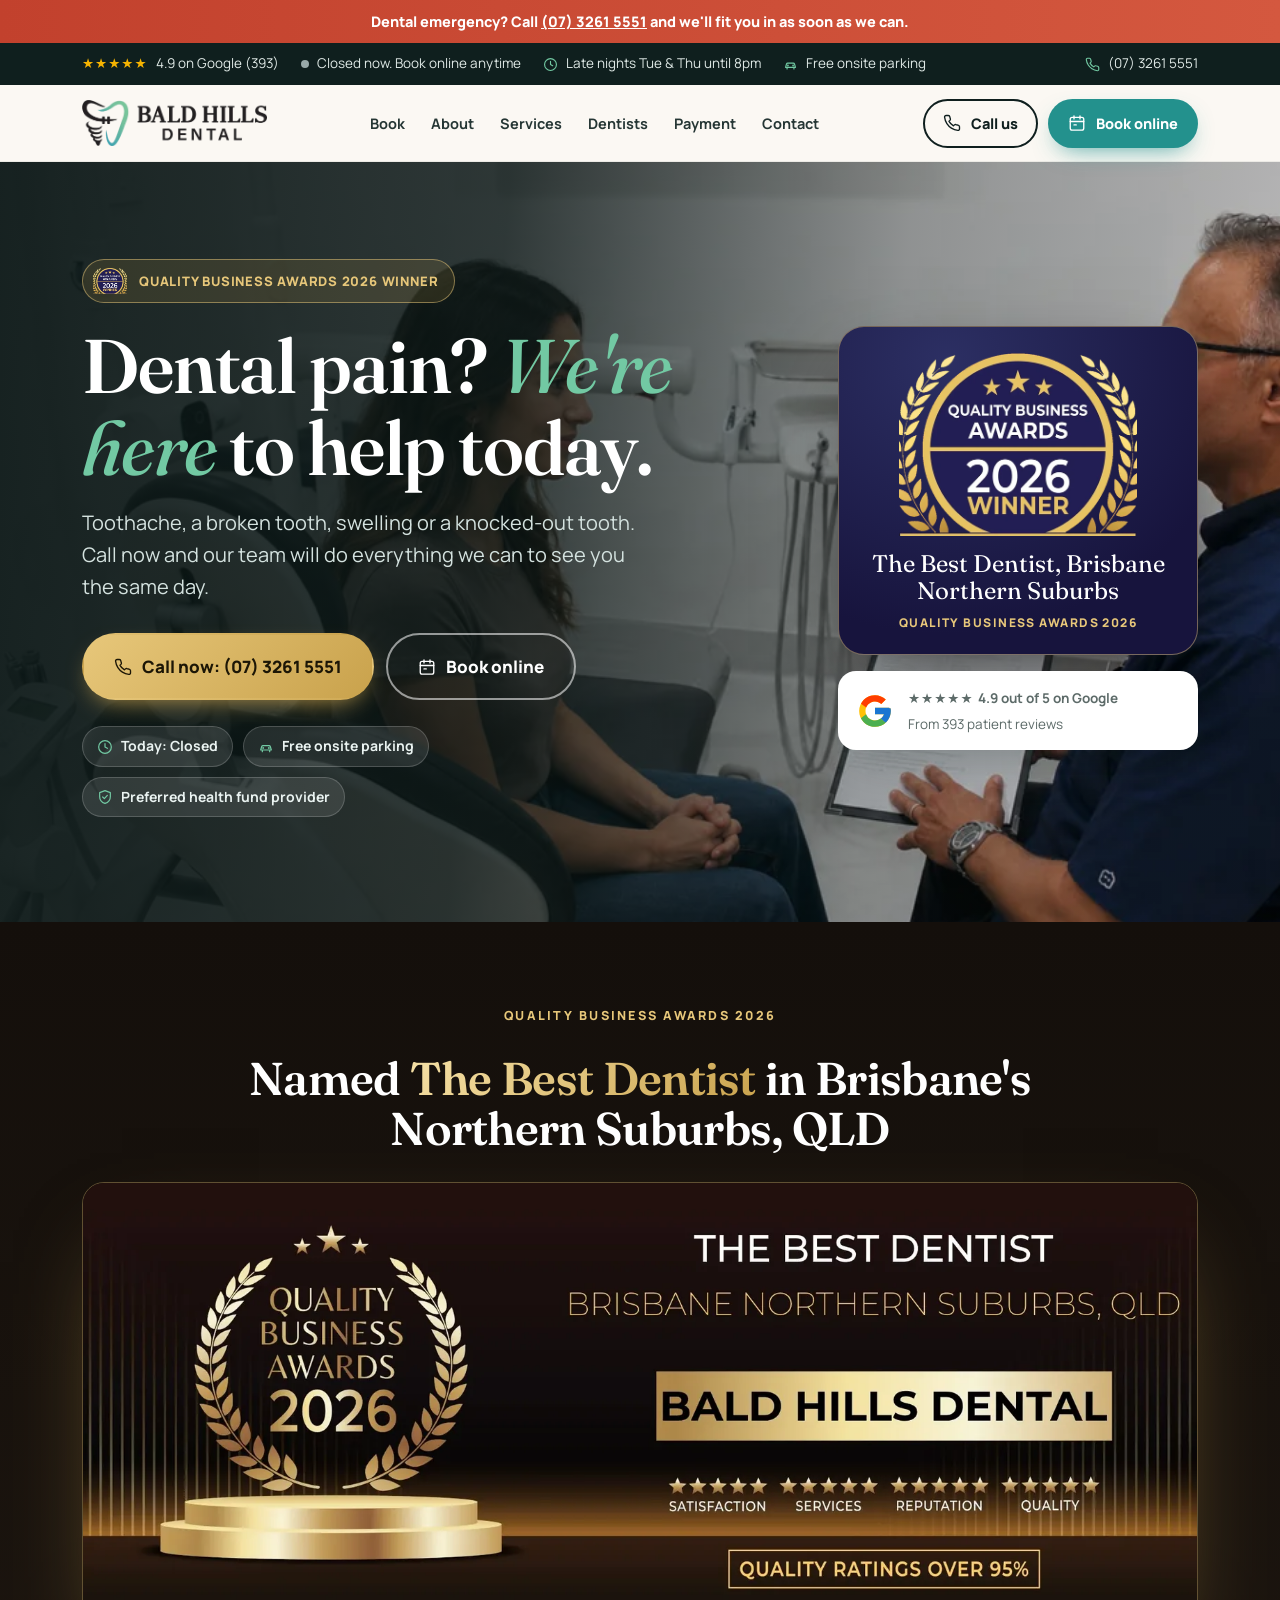
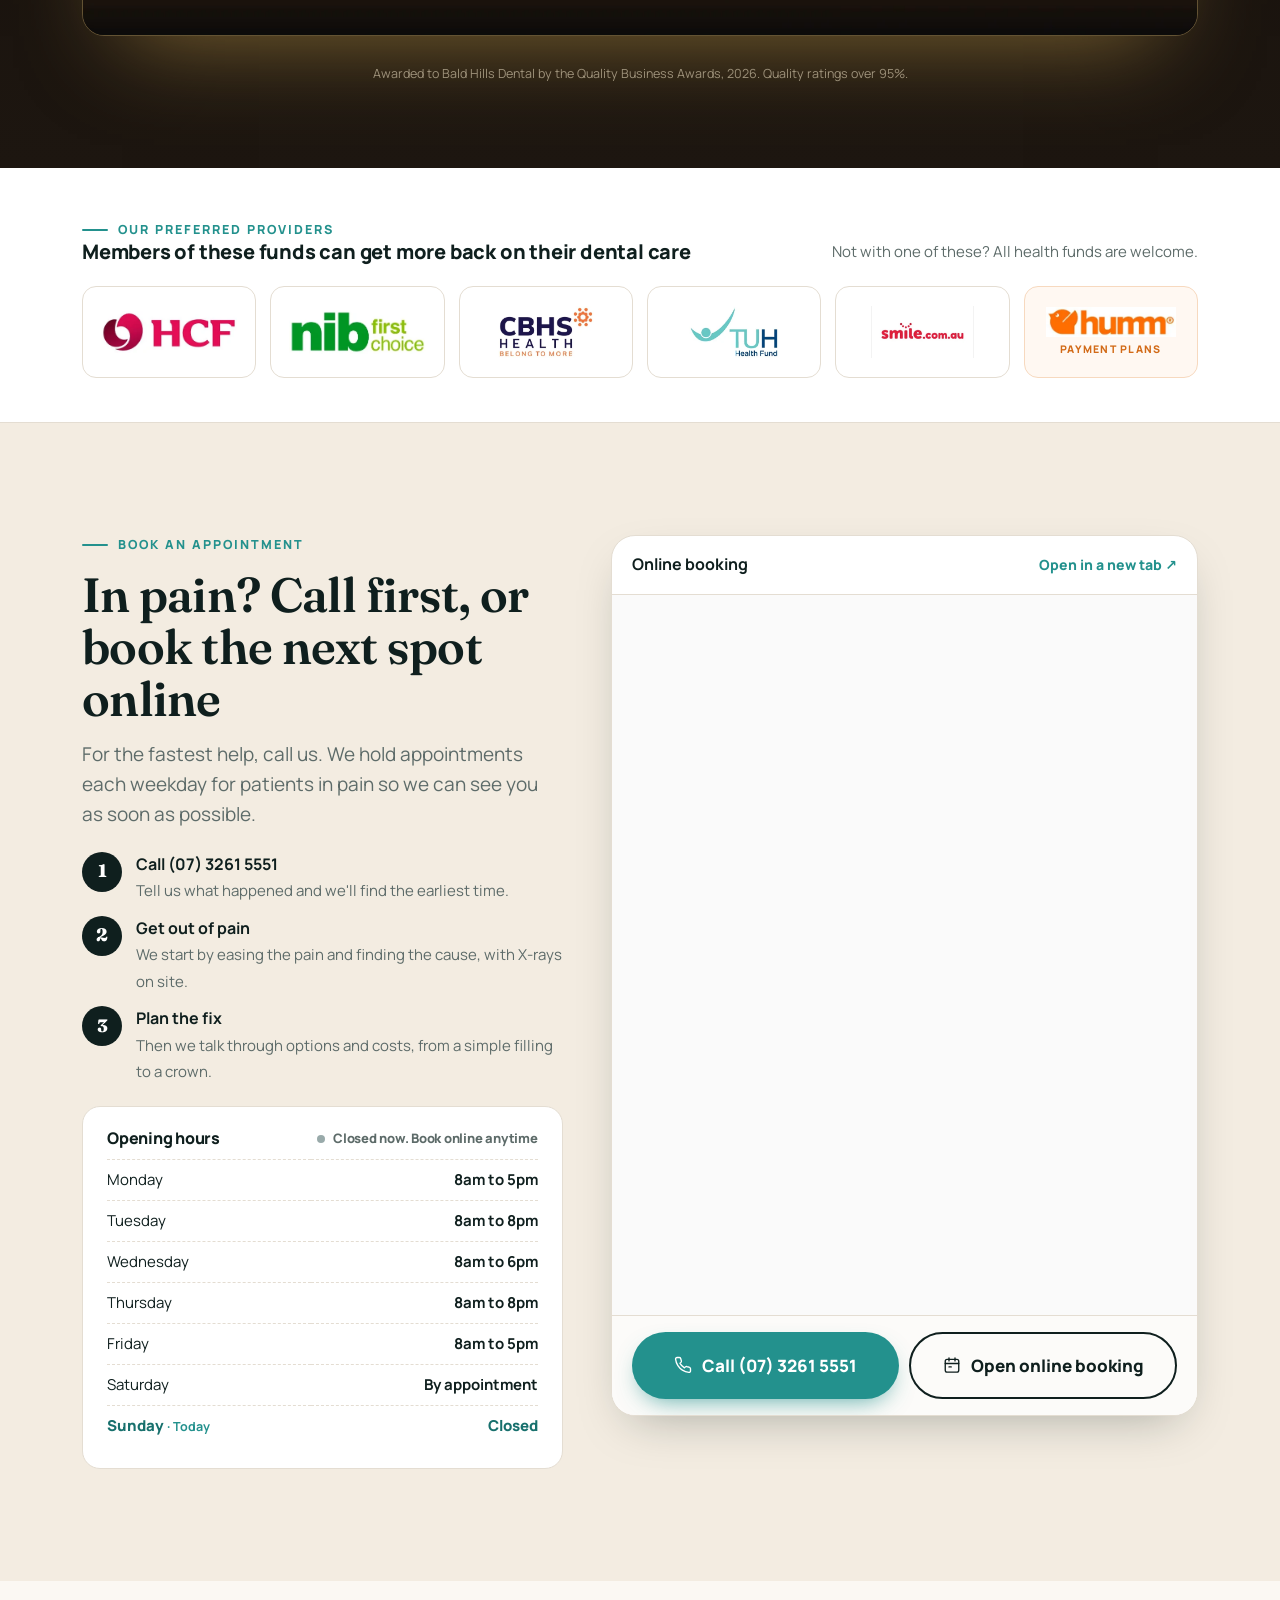
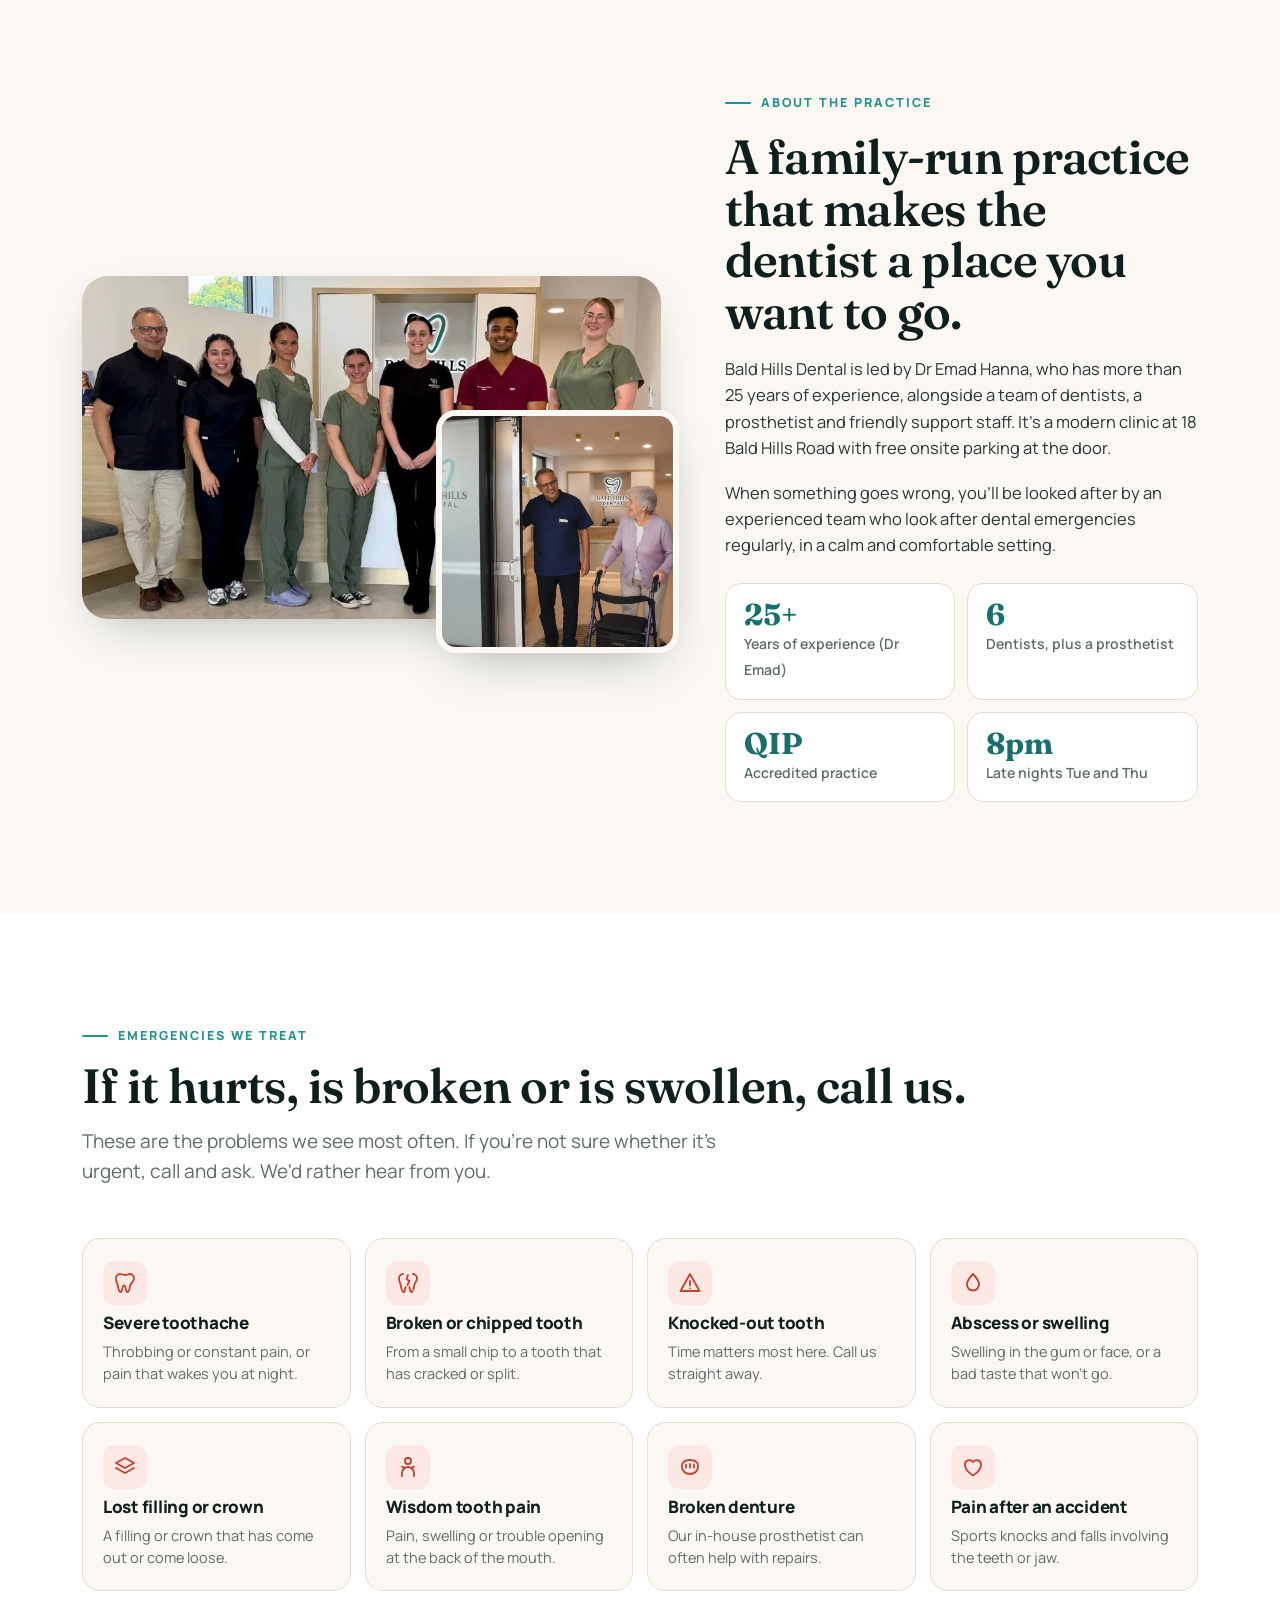
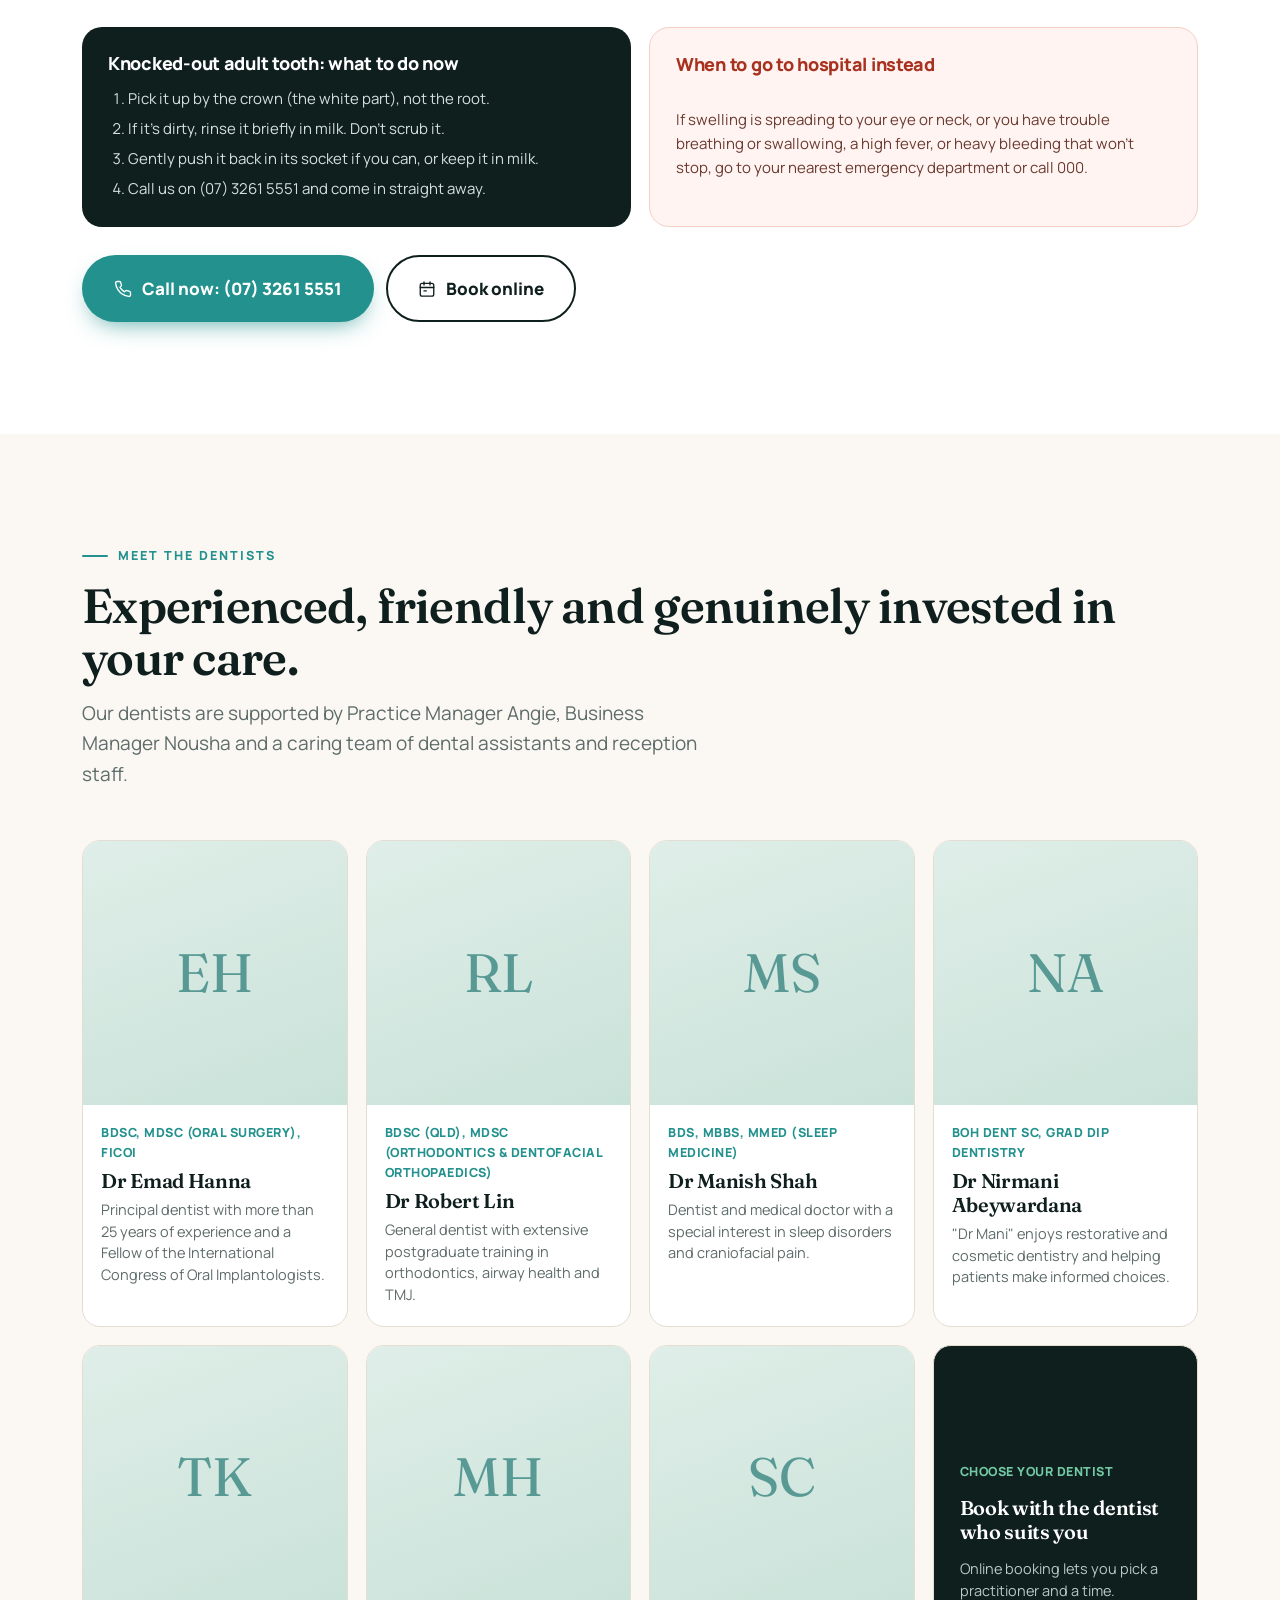
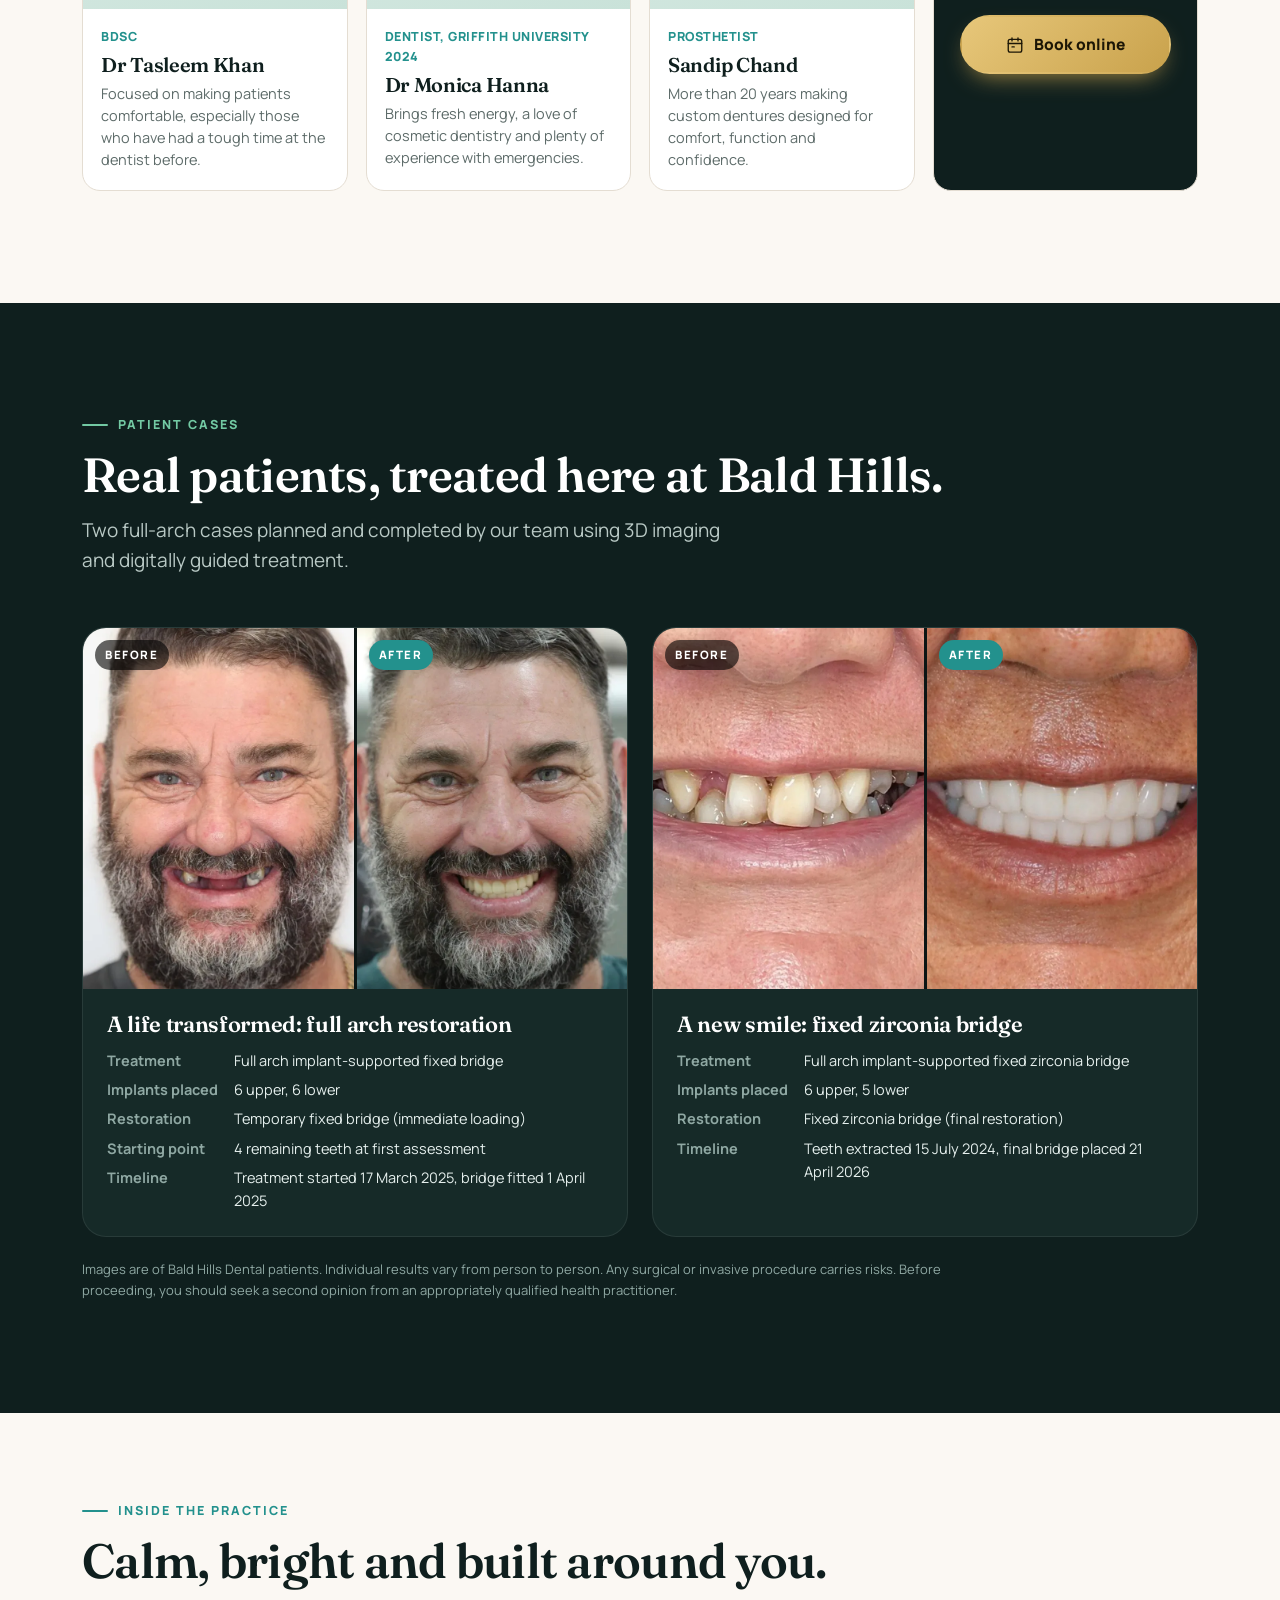
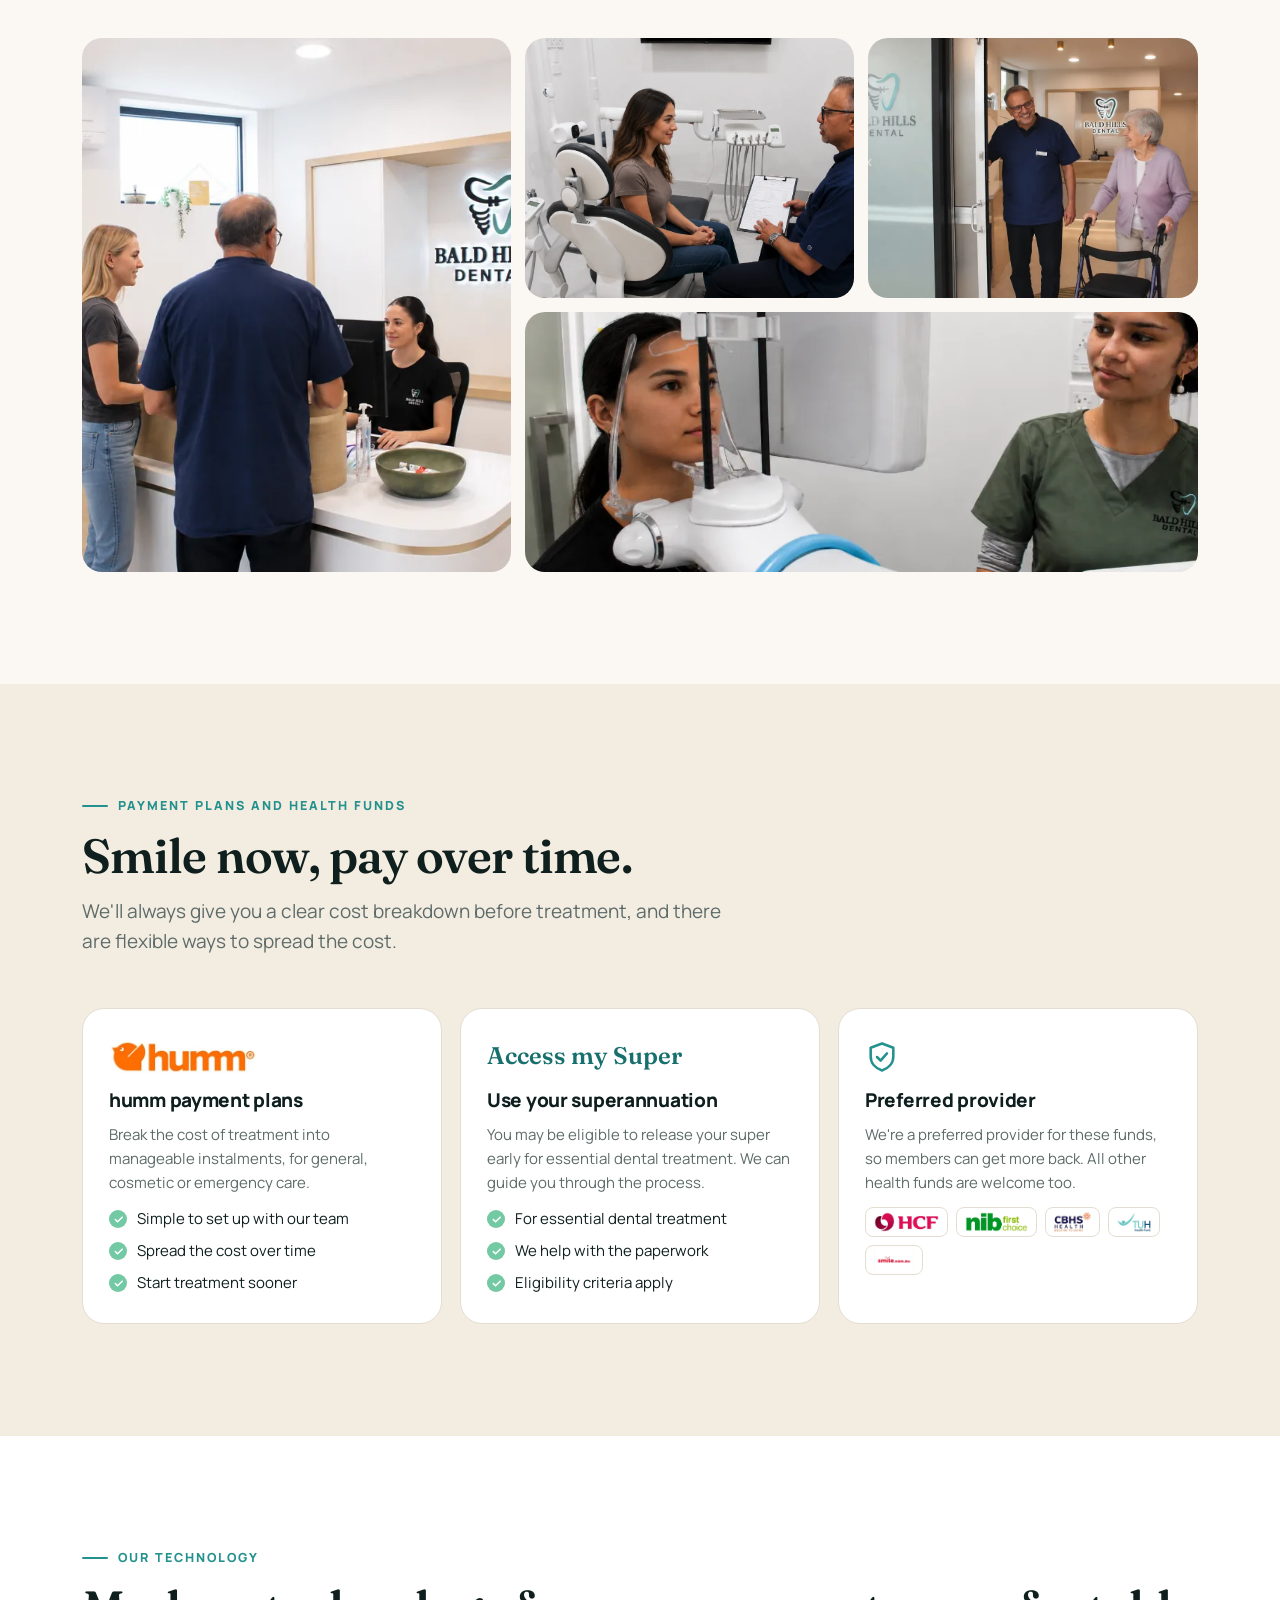
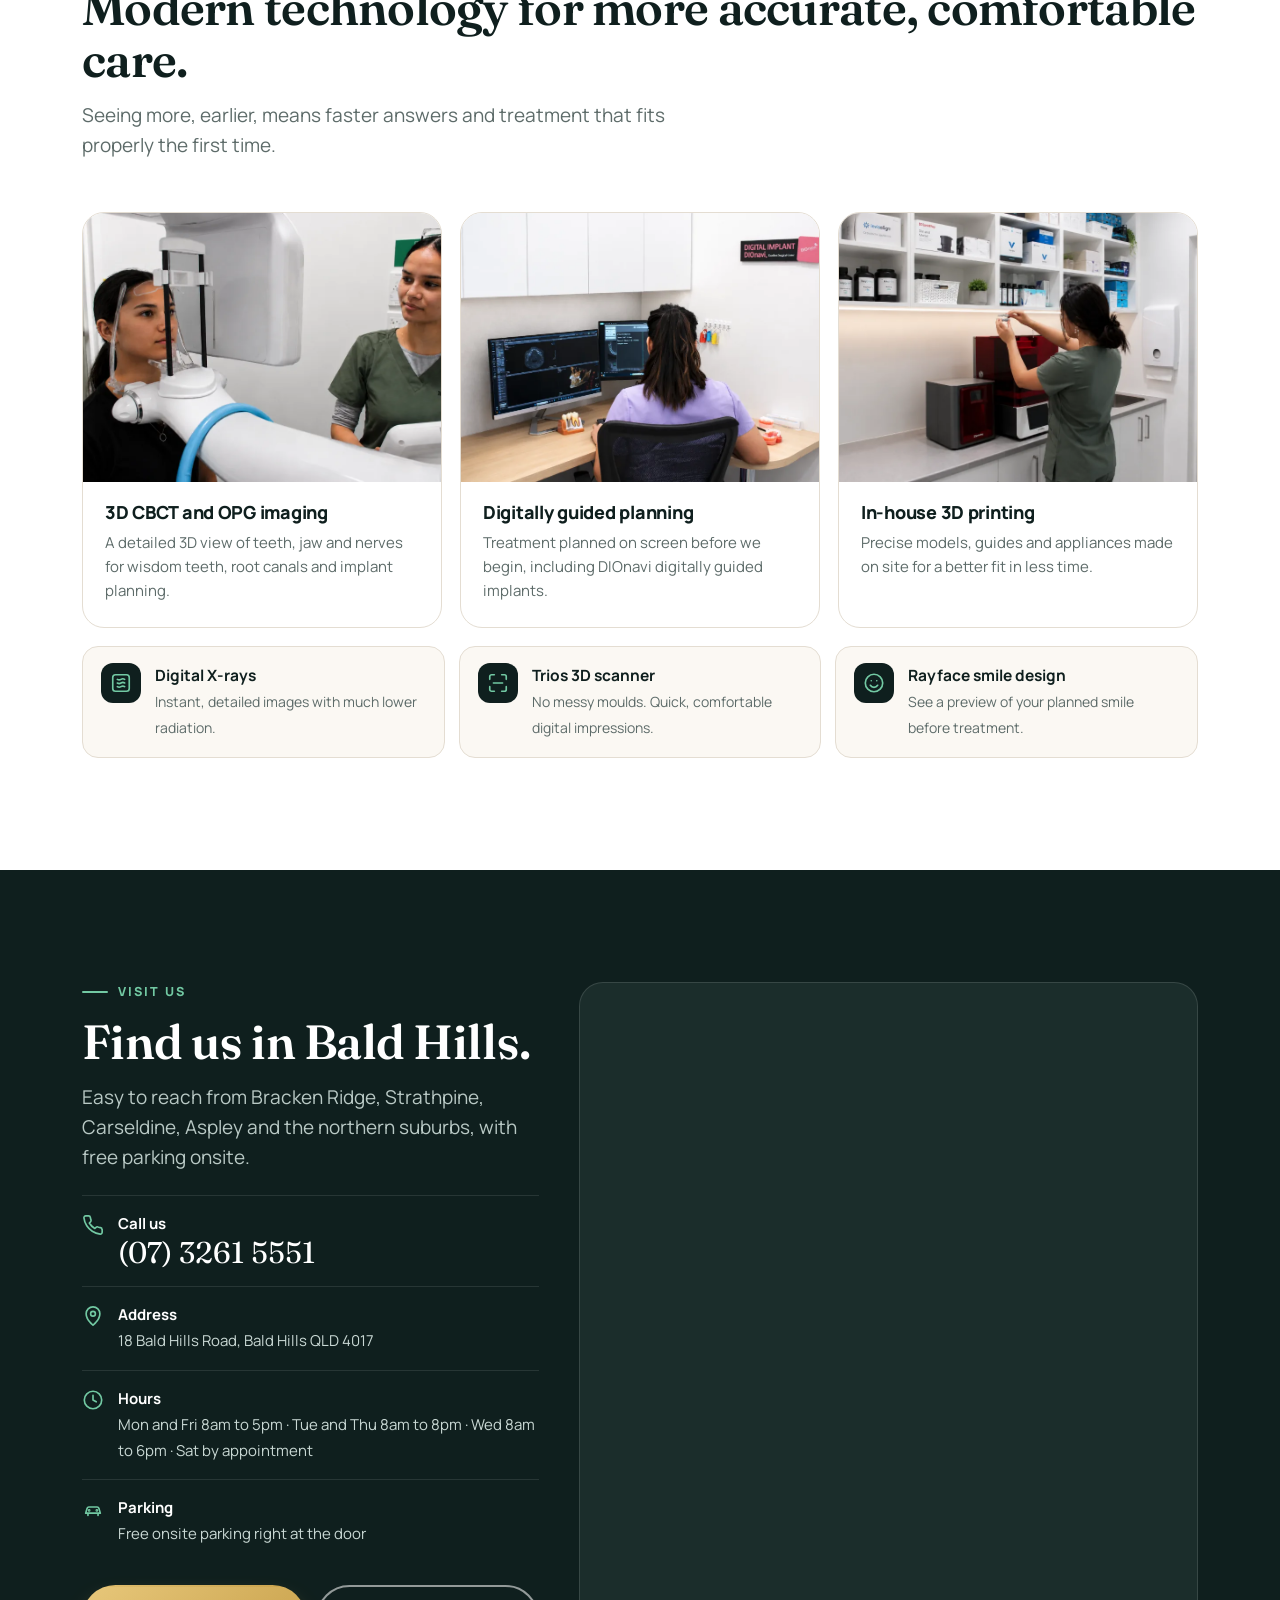
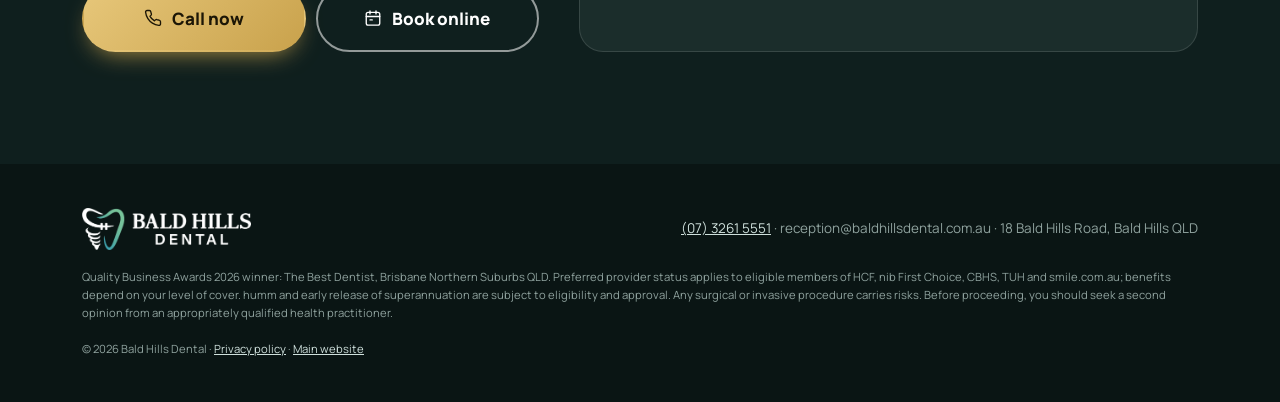
==== emergency-dentist/index.html @ 17e0c35c "Add files via upload" ====
<!doctype html>
<html lang="en-AU">
<head>
<meta charset="utf-8">
<meta name="viewport" content="width=device-width, initial-scale=1, viewport-fit=cover">
<title>Emergency Dentist Bald Hills | Same-Day Care | Bald Hills Dental</title>
<meta name="description" content="Dental emergency in Brisbane's north? Same-day appointments held for toothache, broken teeth and swelling. Call (07) 3261 5551 or book online.">
<meta name="robots" content="noindex, follow">
<meta name="theme-color" content="#0f1f1e">
<link rel="icon" href="../assets/images/logo-icon.webp">
<!-- Settings: add the real Google rating and review count from the practice's Google Business Profile.
     Leave rating blank and the badge simply says "Read our Google reviews". -->
<script>
  window.BHD = {
    rating: "4.9",       /* Google rating as at 5 Nov 2026 */
    reviewCount: "393",  /* update as reviews grow */
    reviewsUrl: "https://www.google.com/maps/search/?api=1&query=Bald+Hills+Dental+18+Bald+Hills+Rd+Bald+Hills+QLD"
  };
</script>
<!-- Google Tag Manager (Bald Hills Dental container) -->
<script>(function(w,d,s,l,i){w[l]=w[l]||[];w[l].push({'gtm.start':new Date().getTime(),event:'gtm.js'});var f=d.getElementsByTagName(s)[0],j=d.createElement(s),dl=l!='dataLayer'?'&l='+l:'';j.async=true;j.src='https://www.googletagmanager.com/gtm.js?id='+i+dl;f.parentNode.insertBefore(j,f);})(window,document,'script','dataLayer','GTM-NWV7RPR8');</script>
<link rel="preconnect" href="https://fonts.googleapis.com">
<link rel="preconnect" href="https://fonts.gstatic.com" crossorigin>
<link href="https://fonts.googleapis.com/css2?family=Fraunces:ital,opsz,wght@0,9..144,500;0,9..144,600;1,9..144,500&family=Manrope:wght@500;600;700;800&display=swap" rel="stylesheet">
<link rel="stylesheet" href="../assets/css/styles.css">
<link rel="preload" as="image" href="../assets/images/consult.webp">
</head>
<body data-page="emergency">
<noscript><iframe src="https://www.googletagmanager.com/ns.html?id=GTM-NWV7RPR8" height="0" width="0" style="display:none;visibility:hidden"></iframe></noscript>
<div class="urgent-banner">Dental emergency? Call <a class="js-call" href="tel:0732615551" data-loc="urgent-banner">(07) 3261 5551</a> and we'll fit you in as soon as we can.</div>
<div class="topbar"><div class="wrap">
  <div class="tb-items">
    <a class="tb-item" data-reviews-link href="#" target="_blank" rel="noopener"><span class="stars" data-stars>★★★★★</span><span data-reviews-short>Google reviews</span></a>
    <span class="tb-item"><span class="dot" data-open-dot></span><span data-open-status>Open Mon to Fri</span></span>
    <span class="tb-item tb-hide"><svg viewBox="0 0 24 24" fill="none" stroke="currentColor" stroke-width="1.8" stroke-linecap="round" stroke-linejoin="round" aria-hidden="true"><circle cx="12" cy="12" r="9.5"/><path d="M12 7v5l3.5 2"/></svg>Late nights Tue &amp; Thu until 8pm</span>
    <span class="tb-item tb-hide"><svg viewBox="0 0 24 24" fill="none" stroke="currentColor" stroke-width="1.8" stroke-linecap="round" stroke-linejoin="round" aria-hidden="true"><path d="M5 16.5h14M6.5 16.5V19M17.5 16.5V19M4 16.5l1.6-5.3A2 2 0 0 1 7.5 9.8h9a2 2 0 0 1 1.9 1.4l1.6 5.3"/><circle cx="7.8" cy="13.6" r=".6"/><circle cx="16.2" cy="13.6" r=".6"/></svg>Free onsite parking</span>
  </div>
  <a class="tb-item tb-hide js-call" href="tel:0732615551" data-loc="topbar"><svg viewBox="0 0 24 24" fill="none" stroke="currentColor" stroke-width="1.8" stroke-linecap="round" stroke-linejoin="round" aria-hidden="true"><path d="M22 16.9v3a2 2 0 0 1-2.2 2 19.8 19.8 0 0 1-8.6-3.1 19.5 19.5 0 0 1-6-6A19.8 19.8 0 0 1 2.1 4.2 2 2 0 0 1 4.1 2h3a2 2 0 0 1 2 1.7c.1.9.4 1.8.7 2.7a2 2 0 0 1-.5 2.1L8 9.8a16 16 0 0 0 6 6l1.3-1.3a2 2 0 0 1 2.1-.4c.9.3 1.8.6 2.7.7a2 2 0 0 1 1.7 2z"/></svg>(07) 3261 5551</a>
</div></div>
<header class="header"><div class="wrap">
  <a class="brand" href="#top" aria-label="Bald Hills Dental"><img src="../assets/images/logo-horizontal.webp" alt="Bald Hills Dental" width="800" height="199"></a>
  <nav class="nav" aria-label="Page sections">
    <a href="#book">Book</a><a href="#about">About</a><a href="#services">Services</a><a href="#team">Dentists</a><a href="#payment">Payment</a><a href="#contact">Contact</a>
  </nav>
  <div class="header-cta"><a class="btn btn-outline js-call " href="tel:0732615551" data-loc="header"><svg viewBox="0 0 24 24" fill="none" stroke="currentColor" stroke-width="1.8" stroke-linecap="round" stroke-linejoin="round" aria-hidden="true"><path d="M22 16.9v3a2 2 0 0 1-2.2 2 19.8 19.8 0 0 1-8.6-3.1 19.5 19.5 0 0 1-6-6A19.8 19.8 0 0 1 2.1 4.2 2 2 0 0 1 4.1 2h3a2 2 0 0 1 2 1.7c.1.9.4 1.8.7 2.7a2 2 0 0 1-.5 2.1L8 9.8a16 16 0 0 0 6 6l1.3-1.3a2 2 0 0 1 2.1-.4c.9.3 1.8.6 2.7.7a2 2 0 0 1 1.7 2z"/></svg>Call us</a><a class="btn btn-primary js-book " href="https://www.ultimoht.net.au/webappointment/PatientDetails.aspx?DentalOfficeID=16752235" target="_blank" rel="noopener" data-loc="header"><svg viewBox="0 0 24 24" fill="none" stroke="currentColor" stroke-width="1.8" stroke-linecap="round" stroke-linejoin="round" aria-hidden="true"><rect x="3" y="4.5" width="18" height="17" rx="2.5"/><path d="M16 2.5v4M8 2.5v4M3 10h18M8 14.5h3"/></svg>Book online</a></div>
</div></header>

<section class="hero" id="top">
  <div class="hero-bg"><img src="../assets/images/consult.webp" alt="" width="934" height="687" fetchpriority="high"></div>
  <div class="wrap">
    <div>
      <span class="hero-award-pill"><img src="../assets/images/award-badge.webp" alt="" width="34" height="26">Quality Business Awards 2026 winner</span>
      <h1>Dental pain? <em>We're here</em> to help today.</h1>
      <p class="sub">Toothache, a broken tooth, swelling or a knocked-out tooth. Call now and our team will do everything we can to see you the same day.</p>
      <div class="hero-ctas"><a class="btn btn-gold btn-lg js-call " href="tel:0732615551" data-loc="hero"><svg viewBox="0 0 24 24" fill="none" stroke="currentColor" stroke-width="1.8" stroke-linecap="round" stroke-linejoin="round" aria-hidden="true"><path d="M22 16.9v3a2 2 0 0 1-2.2 2 19.8 19.8 0 0 1-8.6-3.1 19.5 19.5 0 0 1-6-6A19.8 19.8 0 0 1 2.1 4.2 2 2 0 0 1 4.1 2h3a2 2 0 0 1 2 1.7c.1.9.4 1.8.7 2.7a2 2 0 0 1-.5 2.1L8 9.8a16 16 0 0 0 6 6l1.3-1.3a2 2 0 0 1 2.1-.4c.9.3 1.8.6 2.7.7a2 2 0 0 1 1.7 2z"/></svg>Call now: (07) 3261 5551</a><a class="btn btn-ghost btn-lg js-book " href="https://www.ultimoht.net.au/webappointment/PatientDetails.aspx?DentalOfficeID=16752235" target="_blank" rel="noopener" data-loc="hero"><svg viewBox="0 0 24 24" fill="none" stroke="currentColor" stroke-width="1.8" stroke-linecap="round" stroke-linejoin="round" aria-hidden="true"><rect x="3" y="4.5" width="18" height="17" rx="2.5"/><path d="M16 2.5v4M8 2.5v4M3 10h18M8 14.5h3"/></svg>Book online</a></div>
      <div class="hero-facts">
        <span class="chip"><svg viewBox="0 0 24 24" fill="none" stroke="currentColor" stroke-width="1.8" stroke-linecap="round" stroke-linejoin="round" aria-hidden="true"><circle cx="12" cy="12" r="9.5"/><path d="M12 7v5l3.5 2"/></svg><span data-today-hours>Open Mon to Sat</span></span>
        <span class="chip"><svg viewBox="0 0 24 24" fill="none" stroke="currentColor" stroke-width="1.8" stroke-linecap="round" stroke-linejoin="round" aria-hidden="true"><path d="M5 16.5h14M6.5 16.5V19M17.5 16.5V19M4 16.5l1.6-5.3A2 2 0 0 1 7.5 9.8h9a2 2 0 0 1 1.9 1.4l1.6 5.3"/><circle cx="7.8" cy="13.6" r=".6"/><circle cx="16.2" cy="13.6" r=".6"/></svg>Free onsite parking</span>
        <span class="chip"><svg viewBox="0 0 24 24" fill="none" stroke="currentColor" stroke-width="1.8" stroke-linecap="round" stroke-linejoin="round" aria-hidden="true"><path d="M12 2.5l8 3v6c0 5-3.4 8.6-8 10-4.6-1.4-8-5-8-10v-6z"/><path d="M8.5 12l2.5 2.5 4.5-5"/></svg>Preferred health fund provider</span>
      </div>
    </div>
    <div class="hero-side">
      <div class="badge-card">
        <img src="../assets/images/award-badge.webp" alt="Quality Business Awards 2026 Winner badge" width="500" height="383">
        <div><div class="t1">The Best Dentist, Brisbane Northern Suburbs</div><div class="t2">Quality Business Awards 2026</div></div>
      </div>
      <a class="review-card" data-reviews-link href="#" target="_blank" rel="noopener"><svg class="g" viewBox="0 0 48 48" aria-hidden="true"><path fill="#FFC107" d="M43.6 20.5H42V20H24v8h11.3C33.7 32.7 29.2 36 24 36c-6.6 0-12-5.4-12-12s5.4-12 12-12c3.1 0 5.8 1.2 7.9 3.1l5.7-5.7C34 6.1 29.3 4 24 4 12.9 4 4 12.9 4 24s8.9 20 20 20 20-8.9 20-20c0-1.3-.1-2.4-.4-3.5z"/><path fill="#FF3D00" d="M6.3 14.7l6.6 4.8C14.7 15.1 19 12 24 12c3.1 0 5.8 1.2 7.9 3.1l5.7-5.7C34 6.1 29.3 4 24 4 16.3 4 9.7 8.3 6.3 14.7z"/><path fill="#4CAF50" d="M24 44c5.2 0 9.9-2 13.4-5.2l-6.2-5.2C29.2 35.1 26.7 36 24 36c-5.2 0-9.6-3.3-11.3-8l-6.5 5C9.5 39.6 16.2 44 24 44z"/><path fill="#1976D2" d="M43.6 20.5H42V20H24v8h11.3c-.8 2.2-2.2 4.2-4.1 5.6l6.2 5.2C37 39.2 44 34 44 24c0-1.3-.1-2.4-.4-3.5z"/></svg><div><strong><span class="stars" data-stars>★★★★★ </span><span data-reviews-title>Read our Google reviews</span></strong><span data-reviews-sub>See what local patients say</span></div></a>
    </div>
  </div>
</section>

<section class="award" aria-labelledby="award-h">
  <div class="wrap">
    <span class="kicker">Quality Business Awards 2026</span>
    <h2 id="award-h">Named <span>The Best Dentist</span> in Brisbane's Northern Suburbs, QLD</h2>
    <div class="award-frame reveal"><img src="../assets/images/award-banner.webp" alt="Quality Business Awards 2026: The Best Dentist, Brisbane Northern Suburbs QLD, Bald Hills Dental. Quality ratings over 95 percent." width="1600" height="650" loading="lazy"></div>
    <small>Awarded to Bald Hills Dental by the Quality Business Awards, 2026. Quality ratings over 95%.</small>
  </div>
</section>

<section class="providers" aria-label="Preferred providers">
  <div class="wrap">
    <div class="providers-head">
      <div><span class="eyebrow">Our preferred providers</span><h3>Members of these funds can get more back on their dental care</h3></div>
      <p>Not with one of these? All health funds are welcome.</p>
    </div>
    <div class="logo-row reveal"><div class="logo-tile"><img src="../assets/images/fund-hcf.webp" alt="HCF" loading="lazy"></div><div class="logo-tile"><img src="../assets/images/fund-nib.webp" alt="nib First Choice" loading="lazy"></div><div class="logo-tile"><img src="../assets/images/fund-cbhs.webp" alt="CBHS Health" loading="lazy"></div><div class="logo-tile"><img src="../assets/images/fund-tuh.webp" alt="TUH Health Fund" loading="lazy"></div><div class="logo-tile"><img src="../assets/images/fund-smile.webp" alt="smile.com.au" loading="lazy"></div><div class="logo-tile pay"><img src="../assets/images/pay-humm.webp" alt="humm" loading="lazy" style="max-height:30px"><span class="tag">Payment plans</span></div></div>
  </div>
</section>

<section class="section booking" id="book">
  <div class="wrap booking-grid">
    <div class="book-info">
      <div class="section-head" style="margin-bottom:0"><span class="eyebrow">Book an appointment</span><h2>In pain? Call first, or book the next spot online</h2><p class="lead">For the fastest help, call us. We hold appointments each weekday for patients in pain so we can see you as soon as possible.</p></div>
      <div class="steps"><div class="step"><div><strong>Call (07) 3261 5551</strong><span>Tell us what happened and we'll find the earliest time.</span></div></div><div class="step"><div><strong>Get out of pain</strong><span>We start by easing the pain and finding the cause, with X-rays on site.</span></div></div><div class="step"><div><strong>Plan the fix</strong><span>Then we talk through options and costs, from a simple filling to a crown.</span></div></div></div>
      <div class="hours"><h3>Opening hours <span class="status"><span class="dot" data-open-dot></span><span data-open-status></span></span></h3><table><tr data-day="1"><td>Monday</td><td>8am to 5pm</td></tr><tr data-day="2"><td>Tuesday</td><td>8am to 8pm</td></tr><tr data-day="3"><td>Wednesday</td><td>8am to 6pm</td></tr><tr data-day="4"><td>Thursday</td><td>8am to 8pm</td></tr><tr data-day="5"><td>Friday</td><td>8am to 5pm</td></tr><tr data-day="6"><td>Saturday</td><td>By appointment</td></tr><tr data-day="0"><td>Sunday</td><td>Closed</td></tr></table></div>
    </div>
    <div class="book-frame reveal">
      <div class="book-frame-head"><strong>Online booking</strong><a class="js-book" href="https://www.ultimoht.net.au/webappointment/PatientDetails.aspx?DentalOfficeID=16752235" target="_blank" rel="noopener" data-loc="booking-newtab">Open in a new tab ↗</a></div>
      <iframe src="https://www.ultimoht.net.au/webappointment/PatientDetails.aspx?DentalOfficeID=16752235" title="Bald Hills Dental online booking" loading="lazy"></iframe>
      <div class="book-frame-foot"><a class="btn btn-primary btn-lg js-call " href="tel:0732615551" data-loc="booking"><svg viewBox="0 0 24 24" fill="none" stroke="currentColor" stroke-width="1.8" stroke-linecap="round" stroke-linejoin="round" aria-hidden="true"><path d="M22 16.9v3a2 2 0 0 1-2.2 2 19.8 19.8 0 0 1-8.6-3.1 19.5 19.5 0 0 1-6-6A19.8 19.8 0 0 1 2.1 4.2 2 2 0 0 1 4.1 2h3a2 2 0 0 1 2 1.7c.1.9.4 1.8.7 2.7a2 2 0 0 1-.5 2.1L8 9.8a16 16 0 0 0 6 6l1.3-1.3a2 2 0 0 1 2.1-.4c.9.3 1.8.6 2.7.7a2 2 0 0 1 1.7 2z"/></svg>Call (07) 3261 5551</a><a class="btn btn-outline btn-lg js-book " href="https://www.ultimoht.net.au/webappointment/PatientDetails.aspx?DentalOfficeID=16752235" target="_blank" rel="noopener" data-loc="booking"><svg viewBox="0 0 24 24" fill="none" stroke="currentColor" stroke-width="1.8" stroke-linecap="round" stroke-linejoin="round" aria-hidden="true"><rect x="3" y="4.5" width="18" height="17" rx="2.5"/><path d="M16 2.5v4M8 2.5v4M3 10h18M8 14.5h3"/></svg>Open online booking</a></div>
    </div>
  </div>
</section>

<section class="section" id="about">
  <div class="wrap about-grid">
    <div class="about-media reveal">
      <img class="main" src="../assets/images/team.webp" alt="The Bald Hills Dental team at reception" width="909" height="539" loading="lazy">
      <img class="float" src="../assets/images/welcome.webp" alt="Dr Emad Hanna welcoming a patient at the front door" width="881" height="799" loading="lazy">
    </div>
    <div class="about-copy">
      <span class="eyebrow">About the practice</span>
      <h2>A family-run practice that makes the dentist a place you want to go.</h2>
      <p>Bald Hills Dental is led by Dr Emad Hanna, who has more than 25 years of experience, alongside a team of dentists, a prosthetist and friendly support staff. It's a modern clinic at 18 Bald Hills Road with free onsite parking at the door.</p>
      <p>When something goes wrong, you'll be looked after by an experienced team who look after dental emergencies regularly, in a calm and comfortable setting.</p>
      <div class="stats">
        <div class="stat"><b>25+</b><span>Years of experience (Dr Emad)</span></div>
        <div class="stat"><b>6</b><span>Dentists, plus a prosthetist</span></div>
        <div class="stat"><b>QIP</b><span>Accredited practice</span></div>
        <div class="stat"><b>8pm</b><span>Late nights Tue and Thu</span></div>
      </div>
    </div>
  </div>
</section>

<section class="section emg" id="services">
  <div class="wrap">
    <div class="section-head"><span class="eyebrow">Emergencies we treat</span><h2>If it hurts, is broken or is swollen, call us.</h2><p class="lead">These are the problems we see most often. If you're not sure whether it's urgent, call and ask. We'd rather hear from you.</p></div>
    <div class="emg-grid reveal"><div class="emg-card"><div class="ic"><svg viewBox="0 0 24 24" fill="none" stroke="currentColor" stroke-width="1.8" stroke-linecap="round" stroke-linejoin="round" aria-hidden="true"><path d="M7 3c-2.2 0-4 1.8-4 4.5 0 2.5 1 4 1.6 6.2.6 2.3.9 7.3 2.9 7.3 1.6 0 1.7-3.4 2.2-5 .3-1 .7-1.5 1.3-1.5s1 .5 1.3 1.5c.5 1.6.6 5 2.2 5 2 0 2.3-5 2.9-7.3C19 11.5 21 10 21 7.5 21 4.8 19.2 3 17 3c-1.9 0-3 1-5 1S8.9 3 7 3z"/></svg></div><h3>Severe toothache</h3><p>Throbbing or constant pain, or pain that wakes you at night.</p></div><div class="emg-card"><div class="ic"><svg viewBox="0 0 24 24" fill="none" stroke="currentColor" stroke-width="1.8" stroke-linecap="round" stroke-linejoin="round" aria-hidden="true"><path d="M7 3c-2.2 0-4 1.8-4 4.5 0 2.5 1 4 1.6 6.2.6 2.3.9 7.3 2.9 7.3 1.6 0 1.7-3.4 2.2-5M17 3c2.2 0 4 1.8 4 4.5 0 2.5-2 4-2.6 6.2-.6 2.3-.9 7.3-2.9 7.3-1.6 0-1.7-3.4-2.2-5"/><path d="M12 4l-1.5 4 3 2-2 4"/></svg></div><h3>Broken or chipped tooth</h3><p>From a small chip to a tooth that has cracked or split.</p></div><div class="emg-card"><div class="ic"><svg viewBox="0 0 24 24" fill="none" stroke="currentColor" stroke-width="1.8" stroke-linecap="round" stroke-linejoin="round" aria-hidden="true"><path d="M12 3l9.5 17h-19z"/><path d="M12 10v4.5M12 17.5h.01"/></svg></div><h3>Knocked-out tooth</h3><p>Time matters most here. Call us straight away.</p></div><div class="emg-card"><div class="ic"><svg viewBox="0 0 24 24" fill="none" stroke="currentColor" stroke-width="1.8" stroke-linecap="round" stroke-linejoin="round" aria-hidden="true"><path d="M12 3s6 6.2 6 10.5a6 6 0 0 1-12 0C6 9.2 12 3 12 3z"/></svg></div><h3>Abscess or swelling</h3><p>Swelling in the gum or face, or a bad taste that won't go.</p></div><div class="emg-card"><div class="ic"><svg viewBox="0 0 24 24" fill="none" stroke="currentColor" stroke-width="1.8" stroke-linecap="round" stroke-linejoin="round" aria-hidden="true"><path d="M12 3l9 5-9 5-9-5z"/><path d="M3 13l9 5 9-5"/></svg></div><h3>Lost filling or crown</h3><p>A filling or crown that has come out or come loose.</p></div><div class="emg-card"><div class="ic"><svg viewBox="0 0 24 24" fill="none" stroke="currentColor" stroke-width="1.8" stroke-linecap="round" stroke-linejoin="round" aria-hidden="true"><circle cx="12" cy="6" r="3"/><path d="M6 21v-3a6 6 0 0 1 12 0v3M9 13.5l-3-2M15 13.5l3-2"/></svg></div><h3>Wisdom tooth pain</h3><p>Pain, swelling or trouble opening at the back of the mouth.</p></div><div class="emg-card"><div class="ic"><svg viewBox="0 0 24 24" fill="none" stroke="currentColor" stroke-width="1.8" stroke-linecap="round" stroke-linejoin="round" aria-hidden="true"><path d="M4 10c0-3 3.6-5 8-5s8 2 8 5v2c0 4-3.6 7-8 7s-8-3-8-7z"/><path d="M8 9.5v3M12 9v3.5M16 9.5v3"/></svg></div><h3>Broken denture</h3><p>Our in-house prosthetist can often help with repairs.</p></div><div class="emg-card"><div class="ic"><svg viewBox="0 0 24 24" fill="none" stroke="currentColor" stroke-width="1.8" stroke-linecap="round" stroke-linejoin="round" aria-hidden="true"><path d="M12 20.5s-8-4.6-8-10.7A4.4 4.4 0 0 1 12 7a4.4 4.4 0 0 1 8 2.8c0 6.1-8 10.7-8 10.7z"/></svg></div><h3>Pain after an accident</h3><p>Sports knocks and falls involving the teeth or jaw.</p></div></div>
    <div class="firstaid">
      <div class="fa reveal"><h3>Knocked-out adult tooth: what to do now</h3><ol><li>Pick it up by the crown (the white part), not the root.</li><li>If it's dirty, rinse it briefly in milk. Don't scrub it.</li><li>Gently push it back in its socket if you can, or keep it in milk.</li><li>Call us on (07) 3261 5551 and come in straight away.</li></ol></div>
      <div class="fa warn reveal"><h3>When to go to hospital instead</h3><p>If swelling is spreading to your eye or neck, or you have trouble breathing or swallowing, a high fever, or heavy bleeding that won't stop, go to your nearest emergency department or call 000.</p></div>
    </div>
    <div style="display:flex;gap:12px;flex-wrap:wrap;margin-top:28px"><a class="btn btn-primary btn-lg js-call " href="tel:0732615551" data-loc="emergencies"><svg viewBox="0 0 24 24" fill="none" stroke="currentColor" stroke-width="1.8" stroke-linecap="round" stroke-linejoin="round" aria-hidden="true"><path d="M22 16.9v3a2 2 0 0 1-2.2 2 19.8 19.8 0 0 1-8.6-3.1 19.5 19.5 0 0 1-6-6A19.8 19.8 0 0 1 2.1 4.2 2 2 0 0 1 4.1 2h3a2 2 0 0 1 2 1.7c.1.9.4 1.8.7 2.7a2 2 0 0 1-.5 2.1L8 9.8a16 16 0 0 0 6 6l1.3-1.3a2 2 0 0 1 2.1-.4c.9.3 1.8.6 2.7.7a2 2 0 0 1 1.7 2z"/></svg>Call now: (07) 3261 5551</a><a class="btn btn-outline btn-lg js-book " href="https://www.ultimoht.net.au/webappointment/PatientDetails.aspx?DentalOfficeID=16752235" target="_blank" rel="noopener" data-loc="emergencies"><svg viewBox="0 0 24 24" fill="none" stroke="currentColor" stroke-width="1.8" stroke-linecap="round" stroke-linejoin="round" aria-hidden="true"><rect x="3" y="4.5" width="18" height="17" rx="2.5"/><path d="M16 2.5v4M8 2.5v4M3 10h18M8 14.5h3"/></svg>Book online</a></div>
  </div>
</section>

<section class="section" id="team" style="background:var(--cream)">
  <div class="wrap">
    <div class="section-head"><span class="eyebrow">Meet the dentists</span><h2>Experienced, friendly and genuinely invested in your care.</h2><p class="lead">Our dentists are supported by Practice Manager Angie, Business Manager Nousha and a caring team of dental assistants and reception staff.</p></div>
    <div class="team-grid reveal"><article class="doc"><div class="ph"><img src="https://baldhillsdental.com.au/wp-content/uploads/2024/12/Dr-Emad-Hanna-square-image.jpg" alt="Dr Emad Hanna" loading="lazy" width="400" height="400"><span class="mono">EH</span></div><div class="bd"><span class="q">BDSc, MDSc (Oral Surgery), FICOI</span><h3>Dr Emad Hanna</h3><p>Principal dentist with more than 25 years of experience and a Fellow of the International Congress of Oral Implantologists.</p></div></article><article class="doc"><div class="ph"><img src="https://baldhillsdental.com.au/wp-content/uploads/2025/04/2.1.png" alt="Dr Robert Lin" loading="lazy" width="400" height="400"><span class="mono">RL</span></div><div class="bd"><span class="q">BDSc (QLD), MDSc (Orthodontics &amp; Dentofacial Orthopaedics)</span><h3>Dr Robert Lin</h3><p>General dentist with extensive postgraduate training in orthodontics, airway health and TMJ.</p></div></article><article class="doc"><div class="ph"><img src="https://baldhillsdental.com.au/wp-content/uploads/2024/12/Dr-Manish-Shah-square-image.jpg" alt="Dr Manish Shah" loading="lazy" width="400" height="400"><span class="mono">MS</span></div><div class="bd"><span class="q">BDS, MBBS, MMed (Sleep Medicine)</span><h3>Dr Manish Shah</h3><p>Dentist and medical doctor with a special interest in sleep disorders and craniofacial pain.</p></div></article><article class="doc"><div class="ph"><img src="https://baldhillsdental.com.au/wp-content/uploads/2025/04/1.1.png" alt="Dr Nirmani Abeywardana" loading="lazy" width="400" height="400"><span class="mono">NA</span></div><div class="bd"><span class="q">BOH Dent Sc, Grad Dip Dentistry</span><h3>Dr Nirmani Abeywardana</h3><p>"Dr Mani" enjoys restorative and cosmetic dentistry and helping patients make informed choices.</p></div></article><article class="doc"><div class="ph"><img src="https://baldhillsdental.com.au/wp-content/uploads/2024/12/Dr-Tasleem-Khan-square-image.jpg" alt="Dr Tasleem Khan" loading="lazy" width="400" height="400"><span class="mono">TK</span></div><div class="bd"><span class="q">BDSc</span><h3>Dr Tasleem Khan</h3><p>Focused on making patients comfortable, especially those who have had a tough time at the dentist before.</p></div></article><article class="doc"><div class="ph"><img src="https://baldhillsdental.com.au/wp-content/uploads/2025/02/monica.jpg" alt="Dr Monica Hanna" loading="lazy" width="400" height="400"><span class="mono">MH</span></div><div class="bd"><span class="q">Dentist, Griffith University 2024</span><h3>Dr Monica Hanna</h3><p>Brings fresh energy, a love of cosmetic dentistry and plenty of experience with emergencies.</p></div></article><article class="doc"><div class="ph"><img src="https://baldhillsdental.com.au/wp-content/uploads/2024/12/502x494.png" alt="Sandip Chand" loading="lazy" width="400" height="400"><span class="mono">SC</span></div><div class="bd"><span class="q">Prosthetist</span><h3>Sandip Chand</h3><p>More than 20 years making custom dentures designed for comfort, function and confidence.</p></div></article><article class="doc" style="background:var(--ink);color:#fff;justify-content:center"><div class="bd" style="gap:14px;padding:26px"><span class="q" style="color:var(--mint)">Choose your dentist</span><h3 style="color:#fff">Book with the dentist who suits you</h3><p style="color:#b9c9c5;display:block">Online booking lets you pick a practitioner and a time.</p><a class="btn btn-gold js-book " href="https://www.ultimoht.net.au/webappointment/PatientDetails.aspx?DentalOfficeID=16752235" target="_blank" rel="noopener" data-loc="team"><svg viewBox="0 0 24 24" fill="none" stroke="currentColor" stroke-width="1.8" stroke-linecap="round" stroke-linejoin="round" aria-hidden="true"><rect x="3" y="4.5" width="18" height="17" rx="2.5"/><path d="M16 2.5v4M8 2.5v4M3 10h18M8 14.5h3"/></svg>Book online</a></div></article></div>
  </div>
</section>

<section class="section ba" id="results">
  <div class="wrap">
    <div class="section-head"><span class="eyebrow">Patient cases</span><h2>Real patients, treated here at Bald Hills.</h2><p class="lead">Two full-arch cases planned and completed by our team using 3D imaging and digitally guided treatment.</p></div>
    <div class="cases">
      <article class="case reveal">
        <div class="case-imgs"><figure><img src="../assets/images/case1-before.webp" alt="Patient before full arch treatment, with only four teeth remaining" width="682" height="1024" loading="lazy"><figcaption>Before</figcaption></figure><figure><img src="../assets/images/case1-after.webp" alt="Same patient after a fixed implant-supported bridge" width="682" height="1024" loading="lazy"><figcaption>After</figcaption></figure></div>
        <div class="case-bd"><h3>A life transformed: full arch restoration</h3>
          <dl><dt>Treatment</dt><dd>Full arch implant-supported fixed bridge</dd><dt>Implants placed</dt><dd>6 upper, 6 lower</dd><dt>Restoration</dt><dd>Temporary fixed bridge (immediate loading)</dd><dt>Starting point</dt><dd>4 remaining teeth at first assessment</dd><dt>Timeline</dt><dd>Treatment started 17 March 2025, bridge fitted 1 April 2025</dd></dl></div>
      </article>
      <article class="case reveal">
        <div class="case-imgs"><figure><img src="../assets/images/case2-before.webp" alt="Patient's smile before treatment" width="682" height="1024" loading="lazy"><figcaption>Before</figcaption></figure><figure><img src="../assets/images/case2-after.webp" alt="Patient's smile after a fixed zirconia bridge" width="682" height="1024" loading="lazy"><figcaption>After</figcaption></figure></div>
        <div class="case-bd"><h3>A new smile: fixed zirconia bridge</h3>
          <dl><dt>Treatment</dt><dd>Full arch implant-supported fixed zirconia bridge</dd><dt>Implants placed</dt><dd>6 upper, 5 lower</dd><dt>Restoration</dt><dd>Fixed zirconia bridge (final restoration)</dd><dt>Timeline</dt><dd>Teeth extracted 15 July 2024, final bridge placed 21 April 2026</dd></dl></div>
      </article>
    </div>
    <p class="disclaimer">Images are of Bald Hills Dental patients. Individual results vary from person to person. Any surgical or invasive procedure carries risks. Before proceeding, you should seek a second opinion from an appropriately qualified health practitioner.</p>
  </div>
</section>
<section class="section" style="padding-top:clamp(56px,7vw,88px)">
  <div class="wrap">
    <div class="section-head"><span class="eyebrow">Inside the practice</span><h2>Calm, bright and built around you.</h2></div>
    <div class="gallery reveal">
      <img class="g1" src="../assets/images/reception.webp" alt="Patients being welcomed at the Bald Hills Dental reception" loading="lazy">
      <img class="g2" src="../assets/images/consult.webp" alt="Dentist talking a patient through her treatment options" loading="lazy">
      <img class="g3" src="../assets/images/welcome.webp" alt="A patient arriving at Bald Hills Dental" loading="lazy">
      <img class="g4" src="../assets/images/cbct.webp" alt="A patient having a 3D scan" loading="lazy" style="grid-column:span 2">
    </div>
  </div>
</section>

<section class="section pay" id="payment">
  <div class="wrap">
    <div class="section-head"><span class="eyebrow">Payment plans and health funds</span><h2>Smile now, pay over time.</h2><p class="lead">We'll always give you a clear cost breakdown before treatment, and there are flexible ways to spread the cost.</p></div>
    <div class="pay-grid reveal">
      <div class="pay-card"><div class="logo"><img src="../assets/images/pay-humm.webp" alt="humm" loading="lazy"></div><h3>humm payment plans</h3><p>Break the cost of treatment into manageable instalments, for general, cosmetic or emergency care.</p><ul><li>Simple to set up with our team</li><li>Spread the cost over time</li><li>Start treatment sooner</li></ul></div>
      <div class="pay-card"><div class="logo"><span style="font-family:var(--serif);font-size:24px;font-weight:600;color:var(--teal-d)">Access my Super</span></div><h3>Use your superannuation</h3><p>You may be eligible to release your super early for essential dental treatment. We can guide you through the process.</p><ul><li>For essential dental treatment</li><li>We help with the paperwork</li><li>Eligibility criteria apply</li></ul></div>
      <div class="pay-card"><div class="logo"><svg style="width:34px;height:34px;color:var(--teal)" viewBox="0 0 24 24" fill="none" stroke="currentColor" stroke-width="1.8" stroke-linecap="round" stroke-linejoin="round" aria-hidden="true"><path d="M12 2.5l8 3v6c0 5-3.4 8.6-8 10-4.6-1.4-8-5-8-10v-6z"/><path d="M8.5 12l2.5 2.5 4.5-5"/></svg></div><h3>Preferred provider</h3><p>We're a preferred provider for these funds, so members can get more back. All other health funds are welcome too.</p><div class="mini-logos"><img src="../assets/images/fund-hcf.webp" alt="HCF" loading="lazy"><img src="../assets/images/fund-nib.webp" alt="nib First Choice" loading="lazy"><img src="../assets/images/fund-cbhs.webp" alt="CBHS" loading="lazy"><img src="../assets/images/fund-tuh.webp" alt="TUH" loading="lazy"><img src="../assets/images/fund-smile.webp" alt="smile.com.au" loading="lazy"></div></div>
    </div>
  </div>
</section>

<section class="section" id="technology" style="background:#fff">
  <div class="wrap">
    <div class="section-head"><span class="eyebrow">Our technology</span><h2>Modern technology for more accurate, comfortable care.</h2><p class="lead">Seeing more, earlier, means faster answers and treatment that fits properly the first time.</p></div>
    <div class="tech-grid reveal">
      <div class="tech-card"><img src="../assets/images/cbct.webp" alt="Patient having a CBCT 3D scan" loading="lazy"><div class="bd"><h3>3D CBCT and OPG imaging</h3><p>A detailed 3D view of teeth, jaw and nerves for wisdom teeth, root canals and implant planning.</p></div></div>
      <div class="tech-card"><img src="../assets/images/implant-planning.webp" alt="Digital implant planning software on screen" loading="lazy"><div class="bd"><h3>Digitally guided planning</h3><p>Treatment planned on screen before we begin, including DIOnavi digitally guided implants.</p></div></div>
      <div class="tech-card"><img src="../assets/images/printer.webp" alt="In-house dental 3D printer" loading="lazy"><div class="bd"><h3>In-house 3D printing</h3><p>Precise models, guides and appliances made on site for a better fit in less time.</p></div></div>
    </div>
    <div class="tech-list reveal">
      <div class="tech-pill"><span class="ic"><svg viewBox="0 0 24 24" fill="none" stroke="currentColor" stroke-width="1.8" stroke-linecap="round" stroke-linejoin="round" aria-hidden="true"><rect x="3" y="3" width="18" height="18" rx="3"/><path d="M8 8c1.5 1 2.5 1 4 0s2.5-1 4 0M8 12c1.5 1 2.5 1 4 0s2.5-1 4 0M8 16c1.5 1 2.5 1 4 0s2.5-1 4 0"/></svg></span><div><strong>Digital X-rays</strong><span>Instant, detailed images with much lower radiation.</span></div></div>
      <div class="tech-pill"><span class="ic"><svg viewBox="0 0 24 24" fill="none" stroke="currentColor" stroke-width="1.8" stroke-linecap="round" stroke-linejoin="round" aria-hidden="true"><path d="M3 8V5a2 2 0 0 1 2-2h3M16 3h3a2 2 0 0 1 2 2v3M21 16v3a2 2 0 0 1-2 2h-3M8 21H5a2 2 0 0 1-2-2v-3M7 12h10"/></svg></span><div><strong>Trios 3D scanner</strong><span>No messy moulds. Quick, comfortable digital impressions.</span></div></div>
      <div class="tech-pill"><span class="ic"><svg viewBox="0 0 24 24" fill="none" stroke="currentColor" stroke-width="1.8" stroke-linecap="round" stroke-linejoin="round" aria-hidden="true"><circle cx="12" cy="12" r="9.5"/><path d="M8 14.5c1 1.5 2.4 2.2 4 2.2s3-.7 4-2.2M9 9.5h.01M15 9.5h.01"/></svg></span><div><strong>Rayface smile design</strong><span>See a preview of your planned smile before treatment.</span></div></div>
    </div>
  </div>
</section>

<section class="section contact" id="contact">
  <div class="wrap contact-grid">
    <div class="contact-card">
      <div class="section-head" style="margin-bottom:0"><span class="eyebrow">Visit us</span><h2>Find us in Bald Hills.</h2><p class="lead">Easy to reach from Bracken Ridge, Strathpine, Carseldine, Aspley and the northern suburbs, with free parking onsite.</p></div>
      <div>
        <div class="c-row"><svg viewBox="0 0 24 24" fill="none" stroke="currentColor" stroke-width="1.8" stroke-linecap="round" stroke-linejoin="round" aria-hidden="true"><path d="M22 16.9v3a2 2 0 0 1-2.2 2 19.8 19.8 0 0 1-8.6-3.1 19.5 19.5 0 0 1-6-6A19.8 19.8 0 0 1 2.1 4.2 2 2 0 0 1 4.1 2h3a2 2 0 0 1 2 1.7c.1.9.4 1.8.7 2.7a2 2 0 0 1-.5 2.1L8 9.8a16 16 0 0 0 6 6l1.3-1.3a2 2 0 0 1 2.1-.4c.9.3 1.8.6 2.7.7a2 2 0 0 1 1.7 2z"/></svg><div><b>Call us</b><a class="big js-call" href="tel:0732615551" data-loc="contact">(07) 3261 5551</a></div></div>
        <div class="c-row"><svg viewBox="0 0 24 24" fill="none" stroke="currentColor" stroke-width="1.8" stroke-linecap="round" stroke-linejoin="round" aria-hidden="true"><path d="M12 22s7.5-6.4 7.5-12.5a7.5 7.5 0 0 0-15 0C4.5 15.6 12 22 12 22z"/><circle cx="12" cy="9.5" r="2.6"/></svg><div><b>Address</b><a href="https://maps.app.goo.gl/6BKri4DrZ2D2QVro7" target="_blank" rel="noopener">18 Bald Hills Road, Bald Hills QLD 4017</a></div></div>
        <div class="c-row"><svg viewBox="0 0 24 24" fill="none" stroke="currentColor" stroke-width="1.8" stroke-linecap="round" stroke-linejoin="round" aria-hidden="true"><circle cx="12" cy="12" r="9.5"/><path d="M12 7v5l3.5 2"/></svg><div><b>Hours</b><span>Mon and Fri 8am to 5pm · Tue and Thu 8am to 8pm · Wed 8am to 6pm · Sat by appointment</span></div></div>
        <div class="c-row"><svg viewBox="0 0 24 24" fill="none" stroke="currentColor" stroke-width="1.8" stroke-linecap="round" stroke-linejoin="round" aria-hidden="true"><path d="M5 16.5h14M6.5 16.5V19M17.5 16.5V19M4 16.5l1.6-5.3A2 2 0 0 1 7.5 9.8h9a2 2 0 0 1 1.9 1.4l1.6 5.3"/><circle cx="7.8" cy="13.6" r=".6"/><circle cx="16.2" cy="13.6" r=".6"/></svg><div><b>Parking</b><span>Free onsite parking right at the door</span></div></div>
      </div>
      <div class="contact-ctas"><a class="btn btn-gold btn-lg js-call " href="tel:0732615551" data-loc="contact"><svg viewBox="0 0 24 24" fill="none" stroke="currentColor" stroke-width="1.8" stroke-linecap="round" stroke-linejoin="round" aria-hidden="true"><path d="M22 16.9v3a2 2 0 0 1-2.2 2 19.8 19.8 0 0 1-8.6-3.1 19.5 19.5 0 0 1-6-6A19.8 19.8 0 0 1 2.1 4.2 2 2 0 0 1 4.1 2h3a2 2 0 0 1 2 1.7c.1.9.4 1.8.7 2.7a2 2 0 0 1-.5 2.1L8 9.8a16 16 0 0 0 6 6l1.3-1.3a2 2 0 0 1 2.1-.4c.9.3 1.8.6 2.7.7a2 2 0 0 1 1.7 2z"/></svg>Call now</a><a class="btn btn-ghost btn-lg js-book " href="https://www.ultimoht.net.au/webappointment/PatientDetails.aspx?DentalOfficeID=16752235" target="_blank" rel="noopener" data-loc="contact"><svg viewBox="0 0 24 24" fill="none" stroke="currentColor" stroke-width="1.8" stroke-linecap="round" stroke-linejoin="round" aria-hidden="true"><rect x="3" y="4.5" width="18" height="17" rx="2.5"/><path d="M16 2.5v4M8 2.5v4M3 10h18M8 14.5h3"/></svg>Book online</a></div>
    </div>
    <div class="map reveal"><iframe title="Map to Bald Hills Dental, 18 Bald Hills Road" src="https://www.google.com/maps?q=Bald+Hills+Dental,+18+Bald+Hills+Rd,+Bald+Hills+QLD+4017&output=embed" loading="lazy" referrerpolicy="no-referrer-when-downgrade"></iframe></div>
  </div>
</section>

<footer class="footer"><div class="wrap">
  <div class="footer-top"><img src="../assets/images/logo-horizontal-white.webp" alt="Bald Hills Dental" width="800" height="199" loading="lazy"><div><a class="js-call" href="tel:0732615551" data-loc="footer">(07) 3261 5551</a> · reception@baldhillsdental.com.au · 18 Bald Hills Road, Bald Hills QLD</div></div>
  <small>Quality Business Awards 2026 winner: The Best Dentist, Brisbane Northern Suburbs QLD. Preferred provider status applies to eligible members of HCF, nib First Choice, CBHS, TUH and smile.com.au; benefits depend on your level of cover. humm and early release of superannuation are subject to eligibility and approval. Any surgical or invasive procedure carries risks. Before proceeding, you should seek a second opinion from an appropriately qualified health practitioner.</small>
  <small>© 2026 Bald Hills Dental · <a href="https://baldhillsdental.com.au/privacy-policy-of-bald-hills-dental/">Privacy policy</a> · <a href="https://baldhillsdental.com.au/">Main website</a></small>
</div></footer>
<div class="mbar"><a class="btn btn-gold js-call " href="tel:0732615551" data-loc="sticky"><svg viewBox="0 0 24 24" fill="none" stroke="currentColor" stroke-width="1.8" stroke-linecap="round" stroke-linejoin="round" aria-hidden="true"><path d="M22 16.9v3a2 2 0 0 1-2.2 2 19.8 19.8 0 0 1-8.6-3.1 19.5 19.5 0 0 1-6-6A19.8 19.8 0 0 1 2.1 4.2 2 2 0 0 1 4.1 2h3a2 2 0 0 1 2 1.7c.1.9.4 1.8.7 2.7a2 2 0 0 1-.5 2.1L8 9.8a16 16 0 0 0 6 6l1.3-1.3a2 2 0 0 1 2.1-.4c.9.3 1.8.6 2.7.7a2 2 0 0 1 1.7 2z"/></svg>Call now</a><a class="btn btn-ghost js-book " href="https://www.ultimoht.net.au/webappointment/PatientDetails.aspx?DentalOfficeID=16752235" target="_blank" rel="noopener" data-loc="sticky"><svg viewBox="0 0 24 24" fill="none" stroke="currentColor" stroke-width="1.8" stroke-linecap="round" stroke-linejoin="round" aria-hidden="true"><rect x="3" y="4.5" width="18" height="17" rx="2.5"/><path d="M16 2.5v4M8 2.5v4M3 10h18M8 14.5h3"/></svg>Book online</a></div>
<script src="../assets/js/main.js" defer></script>
</body>
</html>
---- assets/css/styles.css ----
/* Bald Hills Dental landing pages | built by Generate Your Audience */
:root{
  --ink:#0f1f1e; --ink-2:#253634; --muted:#5d6b69; --line:#e4ddd2;
  --teal:#23918d; --teal-d:#17706d; --mint:#72c9a3; --sage:#6f8a6c;
  --cream:#fbf8f3; --sand:#f3ece1; --white:#fff;
  --gold:#c9a24c; --gold-l:#e7c77a; --navy:#221e54;
  --r:18px; --r-sm:12px; --shadow:0 18px 50px -20px rgba(15,31,30,.35);
  --max:1180px; --gut:clamp(16px,4vw,32px);
  --serif:"Fraunces",Georgia,serif; --sans:"Manrope",system-ui,-apple-system,Segoe UI,Roboto,sans-serif;
}
*{box-sizing:border-box;margin:0;padding:0}
html{scroll-behavior:smooth;-webkit-text-size-adjust:100%}
body{font-family:var(--sans);color:var(--ink);background:var(--cream);font-size:16.5px;line-height:1.6;overflow-x:hidden}
img{display:block;max-width:100%;height:auto}
a{color:inherit}
.wrap{max-width:var(--max);margin:0 auto;padding:0 var(--gut)}
h1,h2,h3{font-family:var(--serif);font-weight:600;line-height:1.08;letter-spacing:-.015em}
h2{font-size:clamp(30px,4.4vw,48px)}
h3{font-size:22px;line-height:1.2}
.eyebrow{font-size:12.5px;font-weight:800;letter-spacing:.16em;text-transform:uppercase;color:var(--teal);display:inline-flex;align-items:center;gap:10px}
.eyebrow:before{content:"";width:26px;height:2px;background:currentColor;border-radius:2px}
.lead{font-size:clamp(17px,1.6vw,19px);color:var(--muted);max-width:640px}
.section{padding:clamp(64px,9vw,112px) 0}
.section-head{display:grid;gap:14px;margin-bottom:clamp(32px,4vw,52px)}
.section-head.center{text-align:center;justify-items:center}
.section-head.center .eyebrow:after{content:"";width:26px;height:2px;background:currentColor;border-radius:2px}

/* buttons */
.btn{display:inline-flex;align-items:center;justify-content:center;gap:10px;font-weight:800;font-size:15.5px;text-decoration:none;border-radius:999px;padding:15px 24px;border:2px solid transparent;transition:transform .15s ease,background .2s,box-shadow .2s;white-space:nowrap;cursor:pointer}
.btn:hover{transform:translateY(-1px)}
.btn svg{width:18px;height:18px;flex:none}
.btn-primary{background:var(--teal);color:#fff;box-shadow:0 10px 24px -10px rgba(35,145,141,.8)}
.btn-primary:hover{background:var(--teal-d)}
.btn-gold{background:linear-gradient(135deg,var(--gold-l),var(--gold));color:#1c1606;box-shadow:0 10px 24px -10px rgba(201,162,76,.9)}
.btn-ghost{border-color:rgba(255,255,255,.55);color:#fff}
.btn-ghost:hover{background:rgba(255,255,255,.12)}
.btn-outline{border-color:var(--ink);color:var(--ink)}
.btn-outline:hover{background:var(--ink);color:#fff}
.btn-lg{padding:18px 30px;font-size:17px}

/* top bar */
.topbar{background:var(--ink);color:#dfe9e6;font-size:13.5px}
.topbar .wrap{display:flex;align-items:center;justify-content:space-between;gap:18px;min-height:42px;flex-wrap:wrap;padding-top:6px;padding-bottom:6px}
.topbar a{text-decoration:none}
.tb-items{display:flex;gap:22px;align-items:center;flex-wrap:wrap}
.tb-item{display:inline-flex;align-items:center;gap:8px}
.tb-item svg{width:15px;height:15px;color:var(--mint)}
.stars{color:#f5b301;letter-spacing:1px}
.dot{width:8px;height:8px;border-radius:50%;background:#9aa;display:inline-block}
.dot.open{background:#48d17f;box-shadow:0 0 0 4px rgba(72,209,127,.18)}

/* header */
.header{position:sticky;top:0;z-index:50;background:rgba(251,248,243,.92);backdrop-filter:saturate(1.4) blur(12px);-webkit-backdrop-filter:saturate(1.4) blur(12px);border-bottom:1px solid rgba(0,0,0,.06)}
.header .wrap{display:flex;align-items:center;justify-content:space-between;gap:16px;height:76px}
.brand img{height:46px;width:auto}
.nav{display:flex;gap:26px;font-weight:700;font-size:14.5px}
.nav a{text-decoration:none;color:var(--ink-2)}
.nav a:hover{color:var(--teal)}
.header-cta{display:flex;gap:10px}
.header-cta .btn{padding:11px 18px;font-size:14.5px}

/* hero */
.hero{position:relative;color:#fff;overflow:hidden;background:var(--ink)}
.hero-bg{position:absolute;inset:0}
.hero-bg img{width:100%;height:100%;object-fit:cover;object-position:70% 40%}
.hero-bg:after{content:"";position:absolute;inset:0;background:linear-gradient(95deg,rgba(10,22,21,.94) 0%,rgba(10,22,21,.82) 38%,rgba(10,22,21,.35) 68%,rgba(10,22,21,.15) 100%)}
.hero .wrap{position:relative;display:grid;grid-template-columns:1.15fr .85fr;gap:40px;align-items:center;min-height:min(86vh,760px);padding-top:64px;padding-bottom:72px}
.hero-award-pill{display:inline-flex;align-items:center;gap:12px;background:rgba(201,162,76,.14);border:1px solid rgba(231,199,122,.5);color:var(--gold-l);border-radius:999px;padding:8px 16px 8px 10px;font-size:13px;font-weight:800;letter-spacing:.06em;text-transform:uppercase}
.hero-award-pill img{width:34px;height:auto}
.hero h1{font-size:clamp(40px,6.4vw,76px);margin:22px 0 18px}
.hero h1 em{font-style:italic;color:var(--mint);font-weight:500}
.hero p.sub{font-size:clamp(17px,1.8vw,20px);color:#d4e2df;max-width:560px}
.hero-ctas{display:flex;gap:12px;flex-wrap:wrap;margin:30px 0 26px}
.hero-facts{display:flex;flex-wrap:wrap;gap:10px}
.chip{display:inline-flex;align-items:center;gap:8px;background:rgba(255,255,255,.1);border:1px solid rgba(255,255,255,.18);border-radius:999px;padding:8px 14px;font-size:14px;font-weight:700;color:#eaf3f1;text-decoration:none}
.chip svg{width:16px;height:16px;color:var(--mint)}
.hero-side{display:grid;justify-items:end;gap:16px}
.badge-card{background:radial-gradient(120% 120% at 30% 10%,#2c2f63 0%,#17143d 70%);border:1px solid rgba(231,199,122,.45);border-radius:26px;padding:26px 26px 22px;width:min(360px,100%);text-align:center;box-shadow:0 30px 80px -30px rgba(0,0,0,.8)}
.badge-card img{width:78%;margin:0 auto 14px}
.badge-card .t1{font-family:var(--serif);font-size:24px;color:#fff;line-height:1.15}
.badge-card .t2{color:var(--gold-l);font-weight:800;letter-spacing:.12em;font-size:12px;text-transform:uppercase;margin-top:8px}
.review-card{display:flex;align-items:center;gap:14px;background:#fff;color:var(--ink);border-radius:18px;padding:14px 18px;width:min(360px,100%);text-decoration:none;box-shadow:var(--shadow)}
.review-card .g{width:38px;height:38px;flex:none}
.review-card strong{display:block;font-size:15.5px}
.review-card span{font-size:13.5px;color:var(--muted)}

/* award strip */
.award{background:linear-gradient(180deg,#140f0b 0%,#1d1610 100%);color:#fff;padding:clamp(48px,7vw,84px) 0}
.award .wrap{display:grid;gap:28px;justify-items:center;text-align:center}
.award .kicker{color:var(--gold-l);font-weight:800;letter-spacing:.18em;text-transform:uppercase;font-size:12.5px}
.award h2{font-size:clamp(28px,4vw,46px);max-width:880px}
.award h2 span{background:linear-gradient(135deg,#f6e2a8,#c9a24c);-webkit-background-clip:text;background-clip:text;color:transparent}
.award-frame{width:100%;border-radius:22px;overflow:hidden;border:1px solid rgba(231,199,122,.35);box-shadow:0 40px 90px -40px rgba(201,162,76,.6)}
.award-points{display:flex;flex-wrap:wrap;gap:10px 28px;justify-content:center;color:#e8dcc0;font-size:14.5px;font-weight:700}
.award-points span{display:inline-flex;gap:8px;align-items:center}
.award-points span:before{content:"★";color:var(--gold)}
.award small{color:#9d917a;font-size:12.5px}

/* providers */
.providers{background:#fff;border-bottom:1px solid var(--line)}
.providers .wrap{padding-top:44px;padding-bottom:44px;display:grid;gap:22px}
.providers-head{display:flex;justify-content:space-between;align-items:end;gap:16px;flex-wrap:wrap}
.providers-head h3{font-family:var(--sans);font-size:20px;font-weight:800;letter-spacing:-.01em}
.providers-head p{color:var(--muted);font-size:15px}
.logo-row{display:grid;grid-template-columns:repeat(6,1fr);gap:14px}
.logo-tile{background:#fff;border:1px solid var(--line);border-radius:14px;height:92px;display:grid;place-items:center;padding:14px 18px;transition:border-color .2s,transform .2s}
.logo-tile:hover{border-color:var(--mint);transform:translateY(-2px)}
.logo-tile img{max-height:52px;width:auto;object-fit:contain}
.logo-tile.pay{background:#fff8f2;border-color:#f7d9bf}
.logo-tile .tag{font-size:10.5px;font-weight:800;letter-spacing:.12em;text-transform:uppercase;color:#d26a17;margin-top:4px}
.logo-tile.pay{display:flex;flex-direction:column;justify-content:center}

/* booking */
.booking{background:var(--sand)}
.booking-grid{display:grid;grid-template-columns:.9fr 1.1fr;gap:clamp(24px,4vw,48px);align-items:start}
.book-info{display:grid;gap:22px}
.hours{background:#fff;border-radius:var(--r);padding:22px 24px;border:1px solid var(--line)}
.hours h3{font-family:var(--sans);font-size:16px;font-weight:800;margin-bottom:10px;display:flex;justify-content:space-between;align-items:center;gap:8px;flex-wrap:wrap}
.hours h3 .status{font-size:13px;font-weight:800;display:inline-flex;align-items:center;gap:8px;color:var(--muted)}
.hours table{width:100%;border-collapse:collapse;font-size:15px}
.hours td{padding:8px 0;border-top:1px dashed var(--line)}
.hours td:last-child{text-align:right;font-weight:700}
.hours tr.today td{color:var(--teal-d);font-weight:800}
.hours tr.today td:first-child:after{content:" · Today";font-weight:700;font-size:12.5px;color:var(--teal)}
.steps{display:grid;gap:12px;counter-reset:s}
.step{display:grid;grid-template-columns:40px 1fr;gap:14px;align-items:start}
.step:before{counter-increment:s;content:counter(s);width:40px;height:40px;border-radius:50%;background:var(--ink);color:#fff;display:grid;place-items:center;font-weight:800;font-family:var(--serif);font-size:18px}
.step strong{display:block;font-size:16px}
.step span{color:var(--muted);font-size:15px}
.book-frame{background:#fff;border-radius:24px;box-shadow:var(--shadow);overflow:hidden;border:1px solid var(--line)}
.book-frame-head{display:flex;align-items:center;justify-content:space-between;gap:12px;padding:16px 20px;border-bottom:1px solid var(--line);flex-wrap:wrap}
.book-frame-head strong{font-size:16px}
.book-frame-head a{font-size:14px;font-weight:800;color:var(--teal);text-decoration:none}
.book-frame iframe{width:100%;height:720px;border:0;display:block;background:#fafafa}
.book-frame-foot{display:grid;grid-template-columns:1fr 1fr;gap:10px;padding:16px 20px;border-top:1px solid var(--line);background:#fcfbf9}

/* about */
.about-grid{display:grid;grid-template-columns:1.1fr .9fr;gap:clamp(28px,5vw,64px);align-items:center}
.about-media{position:relative}
.about-media .main{border-radius:26px;box-shadow:var(--shadow);aspect-ratio:909/539;object-fit:cover;width:100%}
.about-media .float{position:absolute;right:-18px;bottom:-34px;width:42%;border-radius:20px;border:6px solid var(--cream);box-shadow:var(--shadow);aspect-ratio:1/1;object-fit:cover}
.about-copy{display:grid;gap:18px}
.about-copy p{color:var(--ink-2)}
.stats{display:grid;grid-template-columns:repeat(2,1fr);gap:12px;margin-top:6px}
.stat{background:#fff;border:1px solid var(--line);border-radius:16px;padding:16px 18px}
.stat b{display:block;font-family:var(--serif);font-size:30px;line-height:1;color:var(--teal-d)}
.stat span{font-size:14px;color:var(--muted);font-weight:600}

/* services */
.services{background:#fff}
.svc-grid{display:grid;grid-template-columns:repeat(4,1fr);gap:16px}
.svc{border:1px solid var(--line);border-radius:var(--r);padding:24px 22px;background:var(--cream);display:grid;gap:10px;align-content:start;transition:transform .2s,box-shadow .2s,border-color .2s}
.svc:hover{transform:translateY(-3px);box-shadow:var(--shadow);border-color:transparent}
.svc .ic{width:48px;height:48px;border-radius:14px;background:linear-gradient(135deg,var(--mint),var(--teal));display:grid;place-items:center;color:#fff}
.svc .ic svg{width:26px;height:26px}
.svc h3{font-family:var(--sans);font-size:17px;font-weight:800;letter-spacing:-.01em}
.svc p{font-size:14.5px;color:var(--muted);line-height:1.5}
.svc.feature{background:var(--ink);color:#fff}
.svc.feature p{color:#b9c9c5}

/* dentists */
.team-grid{display:grid;grid-template-columns:repeat(4,1fr);gap:18px}
.doc{background:#fff;border-radius:var(--r);overflow:hidden;border:1px solid var(--line);display:flex;flex-direction:column}
.doc .ph{aspect-ratio:1/1;background:linear-gradient(160deg,#dfeee8,#c9e2d9);position:relative;overflow:hidden}
.doc .ph img{width:100%;height:100%;object-fit:cover;object-position:50% 20%}
.doc .ph .mono{position:absolute;inset:0;display:grid;place-items:center;font-family:var(--serif);font-size:54px;color:var(--teal-d);opacity:.65}
.doc .ph img+.mono{display:none}
.doc .bd{padding:18px 18px 20px;display:grid;gap:6px}
.doc h3{font-size:20px}
.doc .q{font-size:12.5px;font-weight:800;letter-spacing:.04em;color:var(--teal);text-transform:uppercase}
.doc p{font-size:14.5px;color:var(--muted);line-height:1.5}
.team-note{margin-top:28px;display:flex;gap:16px;align-items:center;justify-content:center;flex-wrap:wrap;color:var(--muted);font-size:15px;text-align:center}

/* before after */
.ba{background:var(--ink);color:#fff}
.ba .lead{color:#b9c9c5}
.ba .eyebrow{color:var(--mint)}
.cases{display:grid;grid-template-columns:1fr 1fr;gap:24px}
.case{background:#162a28;border:1px solid rgba(255,255,255,.08);border-radius:24px;overflow:hidden}
.case-imgs{display:grid;grid-template-columns:1fr 1fr;gap:3px;background:#0b1514}
.case-imgs figure{position:relative}
.case-imgs img{width:100%;aspect-ratio:3/4;object-fit:cover}
.case-imgs figcaption{position:absolute;left:12px;top:12px;font-size:11.5px;font-weight:800;letter-spacing:.14em;text-transform:uppercase;padding:6px 10px;border-radius:999px;background:rgba(0,0,0,.6);color:#fff}
.case-imgs figure:last-child figcaption{background:var(--teal)}
.case-bd{padding:22px 24px 24px;display:grid;gap:12px}
.case-bd h3{color:#fff}
.case dl{display:grid;grid-template-columns:auto 1fr;gap:6px 16px;font-size:14.5px}
.case dt{color:#8fa8a3;font-weight:700}
.case dd{color:#e5efed}
.disclaimer{margin-top:22px;font-size:13px;color:#8fa8a3;max-width:900px}

/* gallery */
.gallery{display:grid;grid-template-columns:1.3fr 1fr 1fr;grid-template-rows:260px 260px;gap:14px}
.gallery img{width:100%;height:100%;object-fit:cover;border-radius:20px}
.gallery .g1{grid-row:span 2}

/* payment */
.pay{background:var(--sand)}
.pay-grid{display:grid;grid-template-columns:repeat(3,1fr);gap:18px}
.pay-card{background:#fff;border-radius:22px;padding:28px 26px;border:1px solid var(--line);display:grid;gap:12px;align-content:start}
.pay-card .logo{height:40px;display:flex;align-items:center}
.pay-card .logo img{max-height:34px;width:auto}
.pay-card h3{font-family:var(--sans);font-size:19px;font-weight:800}
.pay-card p{color:var(--muted);font-size:15px}
.pay-card ul{list-style:none;display:grid;gap:8px;font-size:15px}
.pay-card li{display:flex;gap:10px;align-items:flex-start}
.pay-card li:before{content:"";width:18px;height:18px;flex:none;margin-top:3px;border-radius:50%;background:var(--mint) url("data:image/svg+xml,%3Csvg xmlns='http://www.w3.org/2000/svg' viewBox='0 0 24 24' fill='none' stroke='white' stroke-width='3.5' stroke-linecap='round' stroke-linejoin='round'%3E%3Cpath d='M5 12l5 5L20 7'/%3E%3C/svg%3E") center/11px no-repeat}
.mini-logos{display:flex;flex-wrap:wrap;gap:8px}
.mini-logos img{height:30px;width:auto;border:1px solid var(--line);border-radius:8px;padding:4px 8px;background:#fff}

/* tech */
.tech-grid{display:grid;grid-template-columns:repeat(3,1fr);gap:18px}
.tech-card{border-radius:22px;overflow:hidden;background:#fff;border:1px solid var(--line)}
.tech-card img{width:100%;aspect-ratio:4/3;object-fit:cover}
.tech-card .bd{padding:20px 22px 24px;display:grid;gap:8px}
.tech-card h3{font-family:var(--sans);font-size:18px;font-weight:800}
.tech-card p{font-size:15px;color:var(--muted)}
.tech-list{margin-top:18px;display:grid;grid-template-columns:repeat(3,1fr);gap:14px}
.tech-pill{display:flex;gap:14px;align-items:flex-start;background:var(--cream);border:1px solid var(--line);border-radius:16px;padding:16px 18px}
.tech-pill .ic{width:40px;height:40px;border-radius:12px;background:var(--ink);color:var(--mint);display:grid;place-items:center;flex:none}
.tech-pill .ic svg{width:22px;height:22px}
.tech-pill strong{display:block;font-size:15.5px}
.tech-pill span{font-size:14px;color:var(--muted)}

/* contact */
.contact{background:var(--ink);color:#fff}
.contact-grid{display:grid;grid-template-columns:.85fr 1.15fr;gap:clamp(24px,4vw,40px);align-items:stretch}
.contact-card{display:grid;gap:22px;align-content:start}
.contact-card .lead{color:#b9c9c5}
.contact-card .eyebrow{color:var(--mint)}
.c-row{display:flex;gap:14px;align-items:flex-start;padding:16px 0;border-top:1px solid rgba(255,255,255,.1)}
.c-row svg{width:22px;height:22px;color:var(--mint);flex:none;margin-top:2px}
.c-row b{display:block;font-size:15px}
.c-row span,.c-row a{color:#c9d8d4;font-size:15px;text-decoration:none}
.c-row a.big{font-family:var(--serif);font-size:30px;color:#fff;line-height:1.1}
.contact-ctas{display:grid;grid-template-columns:1fr 1fr;gap:10px}
.map{border-radius:24px;overflow:hidden;min-height:440px;border:1px solid rgba(255,255,255,.12);background:#1b2d2b}
.map iframe{width:100%;height:100%;min-height:440px;border:0;display:block;filter:grayscale(.15) contrast(1.05)}

/* emergency specific */
.emg{background:#fff}
.emg-grid{display:grid;grid-template-columns:repeat(4,1fr);gap:14px}
.emg-card{border:1px solid var(--line);border-radius:18px;padding:22px 20px;background:var(--cream);display:grid;gap:8px;align-content:start}
.emg-card .ic{width:44px;height:44px;border-radius:12px;background:#fde8e4;color:#c2412d;display:grid;place-items:center}
.emg-card .ic svg{width:24px;height:24px}
.emg-card h3{font-family:var(--sans);font-size:17px;font-weight:800}
.emg-card p{font-size:14.5px;color:var(--muted);line-height:1.5}
.firstaid{margin-top:36px;display:grid;grid-template-columns:1fr 1fr;gap:18px}
.fa{border-radius:20px;padding:26px 26px;background:var(--ink);color:#fff;display:grid;gap:12px}
.fa h3{font-family:var(--sans);font-size:18px;font-weight:800}
.fa ol{padding-left:20px;display:grid;gap:6px;color:#d3e1de;font-size:15px}
.fa.warn{background:#fff4f1;color:var(--ink);border:1px solid #f4cfc6}
.fa.warn p{font-size:15px;color:#6a3a31}
.fa.warn h3{color:#a8321f}
.urgent-banner{background:linear-gradient(90deg,#c2412d,#d4583f);color:#fff;font-weight:800;font-size:14.5px;text-align:center;padding:10px var(--gut)}
.urgent-banner a{color:#fff}

/* footer */
.footer{background:#0a1514;color:#8fa29e;font-size:13.5px;padding:44px 0}
.footer .wrap{display:grid;gap:18px}
.footer-top{display:flex;justify-content:space-between;align-items:center;gap:20px;flex-wrap:wrap}
.footer img{height:42px;width:auto}
.footer a{color:#cfe0dc}
.footer small{line-height:1.6;display:block}

/* sticky mobile bar */
.mbar{display:none}

/* reveal */
.reveal{opacity:0;transform:translateY(18px);transition:opacity .7s ease,transform .7s ease}
.reveal.in{opacity:1;transform:none}
@media (prefers-reduced-motion:reduce){.reveal{opacity:1;transform:none;transition:none}html{scroll-behavior:auto}}

/* responsive */
@media (max-width:1080px){
  .nav{display:none}
  .svc-grid,.team-grid,.emg-grid{grid-template-columns:repeat(2,1fr)}
  .logo-row{grid-template-columns:repeat(3,1fr)}
  .tech-list{grid-template-columns:1fr 1fr}
}
@media (max-width:900px){
  .hero .wrap{grid-template-columns:1fr;min-height:auto;padding-top:44px;padding-bottom:48px}
  .hero-bg:after{background:linear-gradient(180deg,rgba(10,22,21,.55) 0%,rgba(10,22,21,.86) 45%,rgba(10,22,21,.96) 100%)}
  .hero-side{justify-items:stretch;grid-template-columns:1fr;gap:12px}
  .badge-card{display:grid;grid-template-columns:96px 1fr;gap:16px;align-items:center;text-align:left;width:100%;padding:16px 18px;border-radius:20px}
  .badge-card img{width:96px;margin:0}
  .badge-card .t1{font-size:19px}
  .review-card{width:100%}
  .booking-grid,.about-grid,.contact-grid,.cases,.firstaid{grid-template-columns:1fr}
  .about-media .float{right:10px;bottom:-26px;width:38%}
  .about-grid{gap:56px}
  .pay-grid,.tech-grid{grid-template-columns:1fr}
  .gallery{grid-template-columns:1fr 1fr;grid-template-rows:220px 180px}
  .gallery .g1{grid-row:auto;grid-column:span 2}
  .gallery .g3{display:none}
  .gallery{grid-template-rows:240px 200px}
}
@media (max-width:640px){
  body{font-size:16px}
  .topbar .tb-hide{display:none}
  .topbar .wrap{justify-content:center}
  .header .wrap{height:66px}
  .brand img{height:38px}
  .header-cta .btn-outline{display:none}
  .header-cta .btn{padding:10px 16px}
  .hero-ctas .btn{flex:1 1 100%}
  .svc-grid,.team-grid,.emg-grid,.tech-list{grid-template-columns:1fr}
  .team-grid{grid-template-columns:1fr 1fr;gap:12px}
  .doc .bd{padding:14px}
  .doc h3{font-size:17px}
  .doc p{display:none}
  .logo-row{grid-template-columns:repeat(2,1fr)}
  .logo-tile{height:80px}
  .book-frame iframe{height:640px}
  .book-frame-foot,.contact-ctas{grid-template-columns:1fr}
  .stats{grid-template-columns:1fr 1fr}
  .map,.map iframe{min-height:320px}
  .case dl{grid-template-columns:1fr;gap:2px}
  .case dd{margin-bottom:8px}
  .footer{padding-bottom:110px}
  .mbar{display:grid;grid-template-columns:1fr 1fr;gap:8px;position:fixed;left:0;right:0;bottom:0;z-index:60;padding:10px 12px calc(10px + env(safe-area-inset-bottom));background:rgba(15,31,30,.96);backdrop-filter:blur(10px);-webkit-backdrop-filter:blur(10px);box-shadow:0 -10px 30px rgba(0,0,0,.25)}
  .mbar .btn{padding:14px 10px;font-size:15.5px}
}
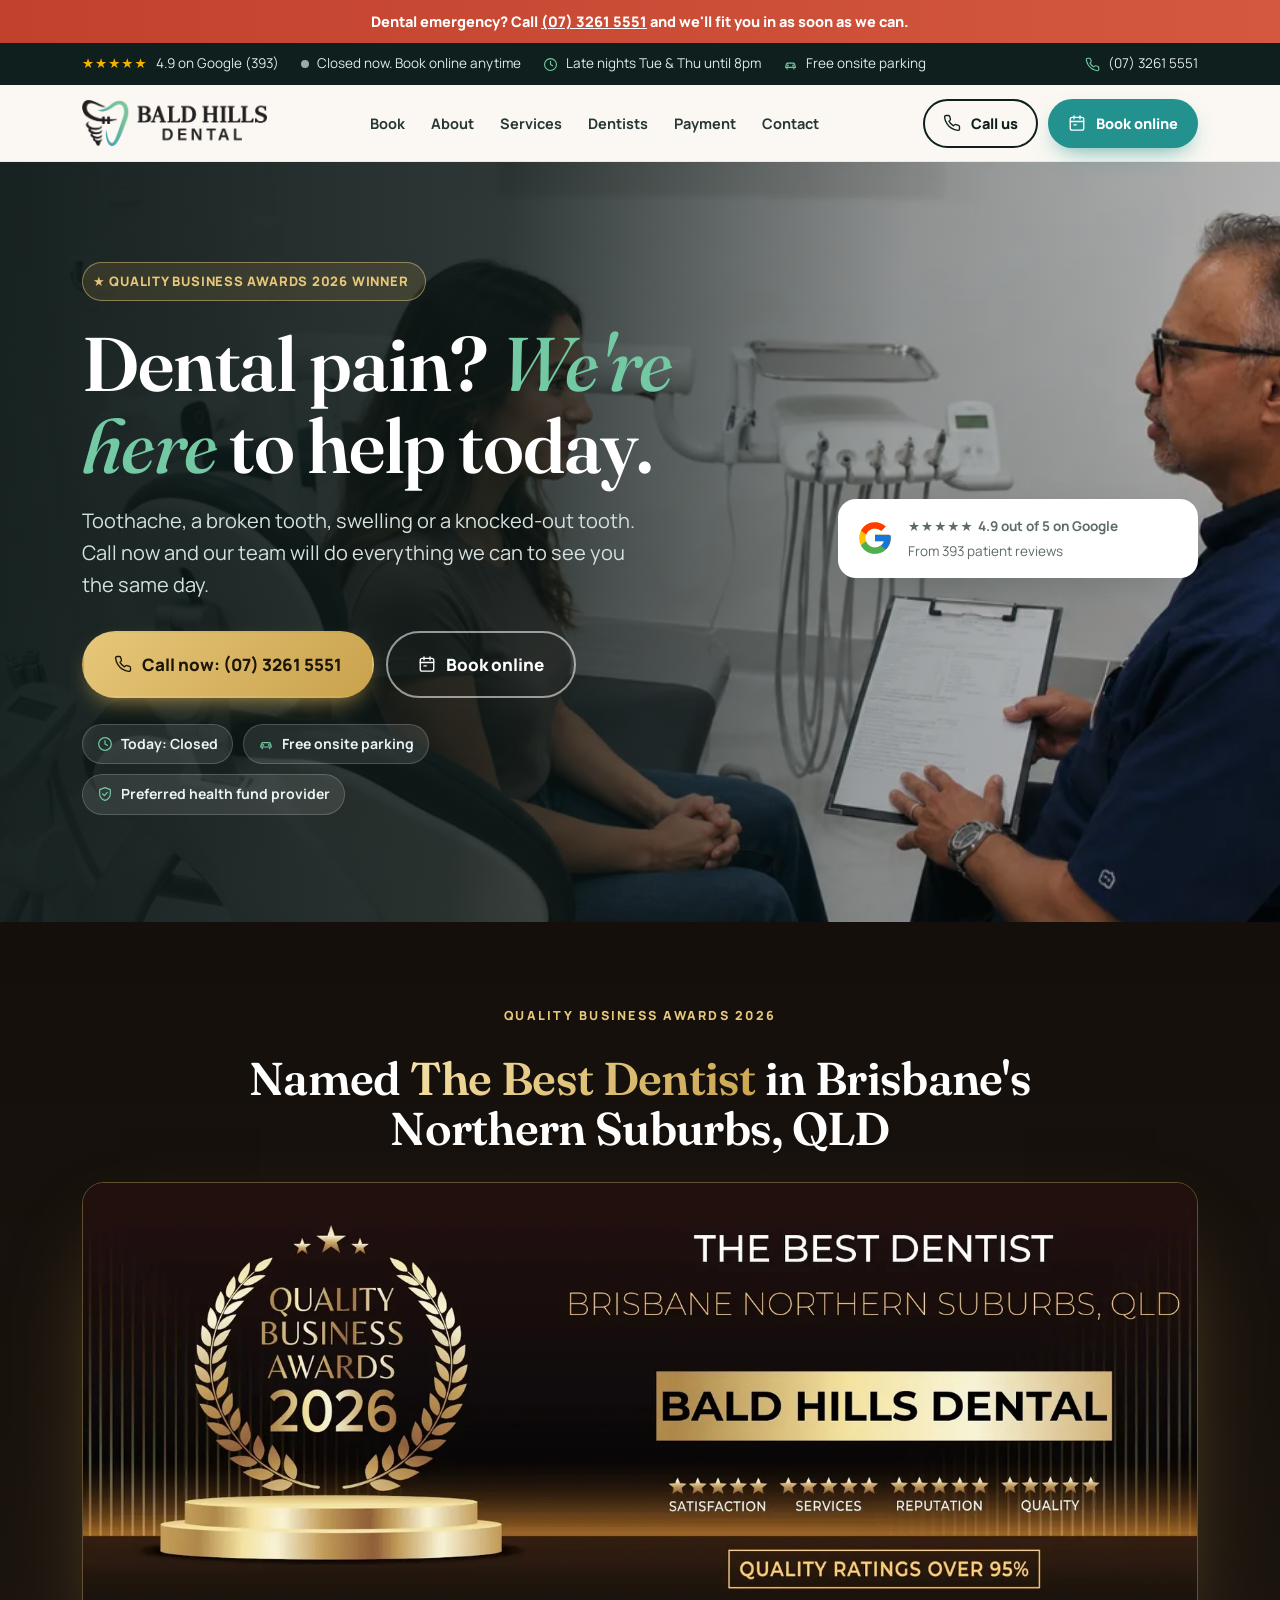
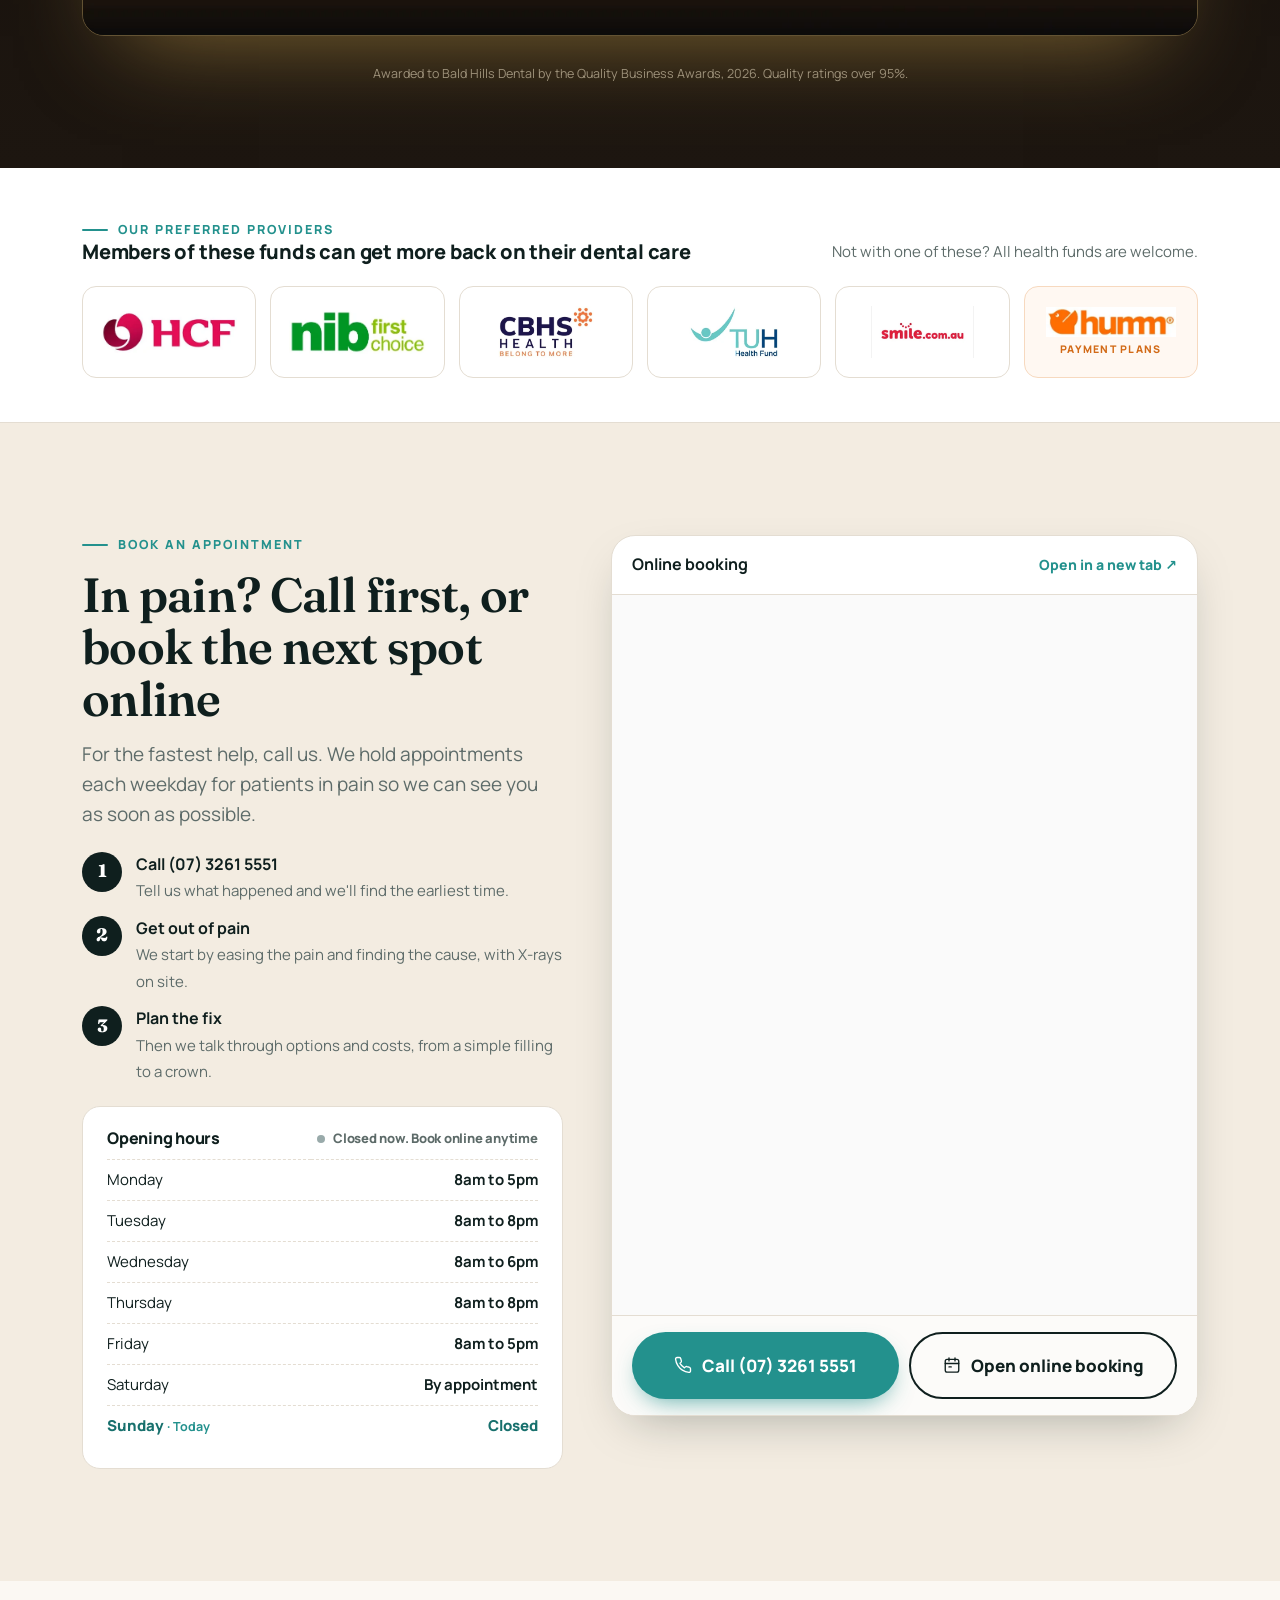
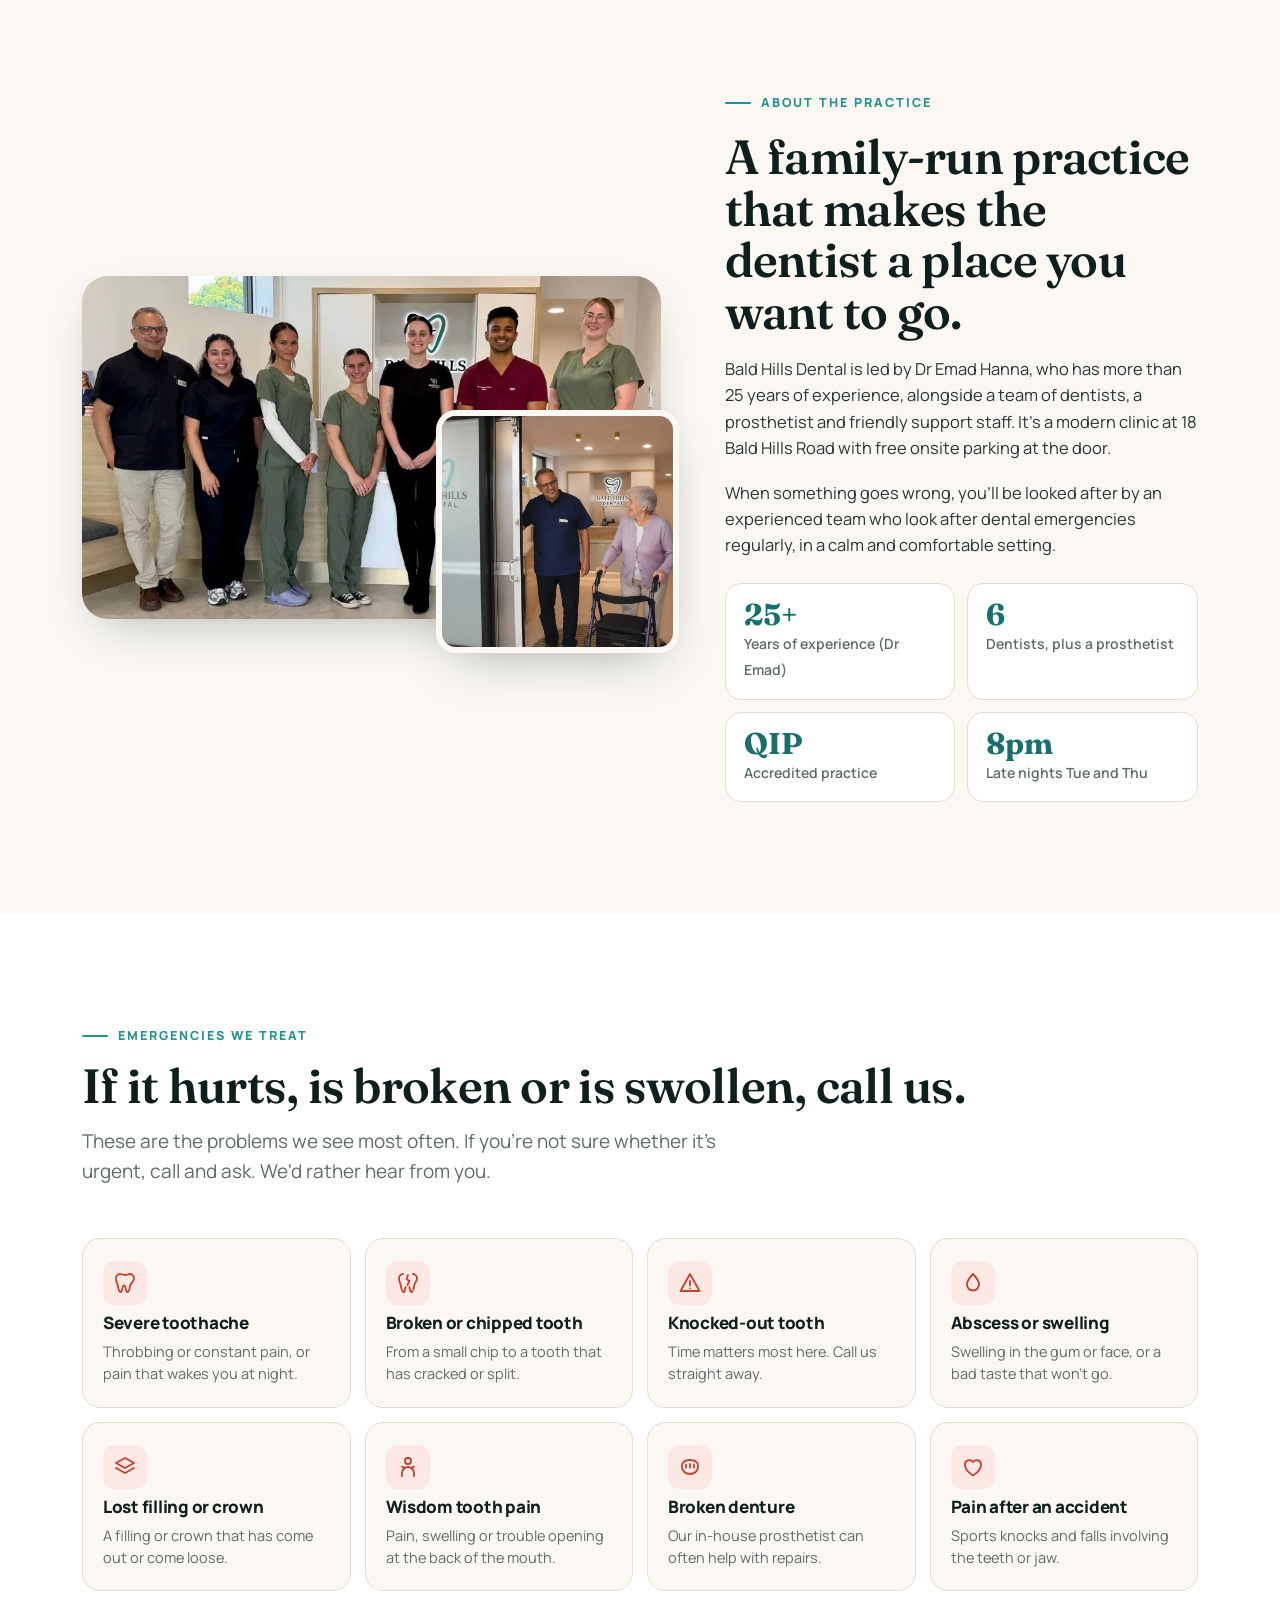
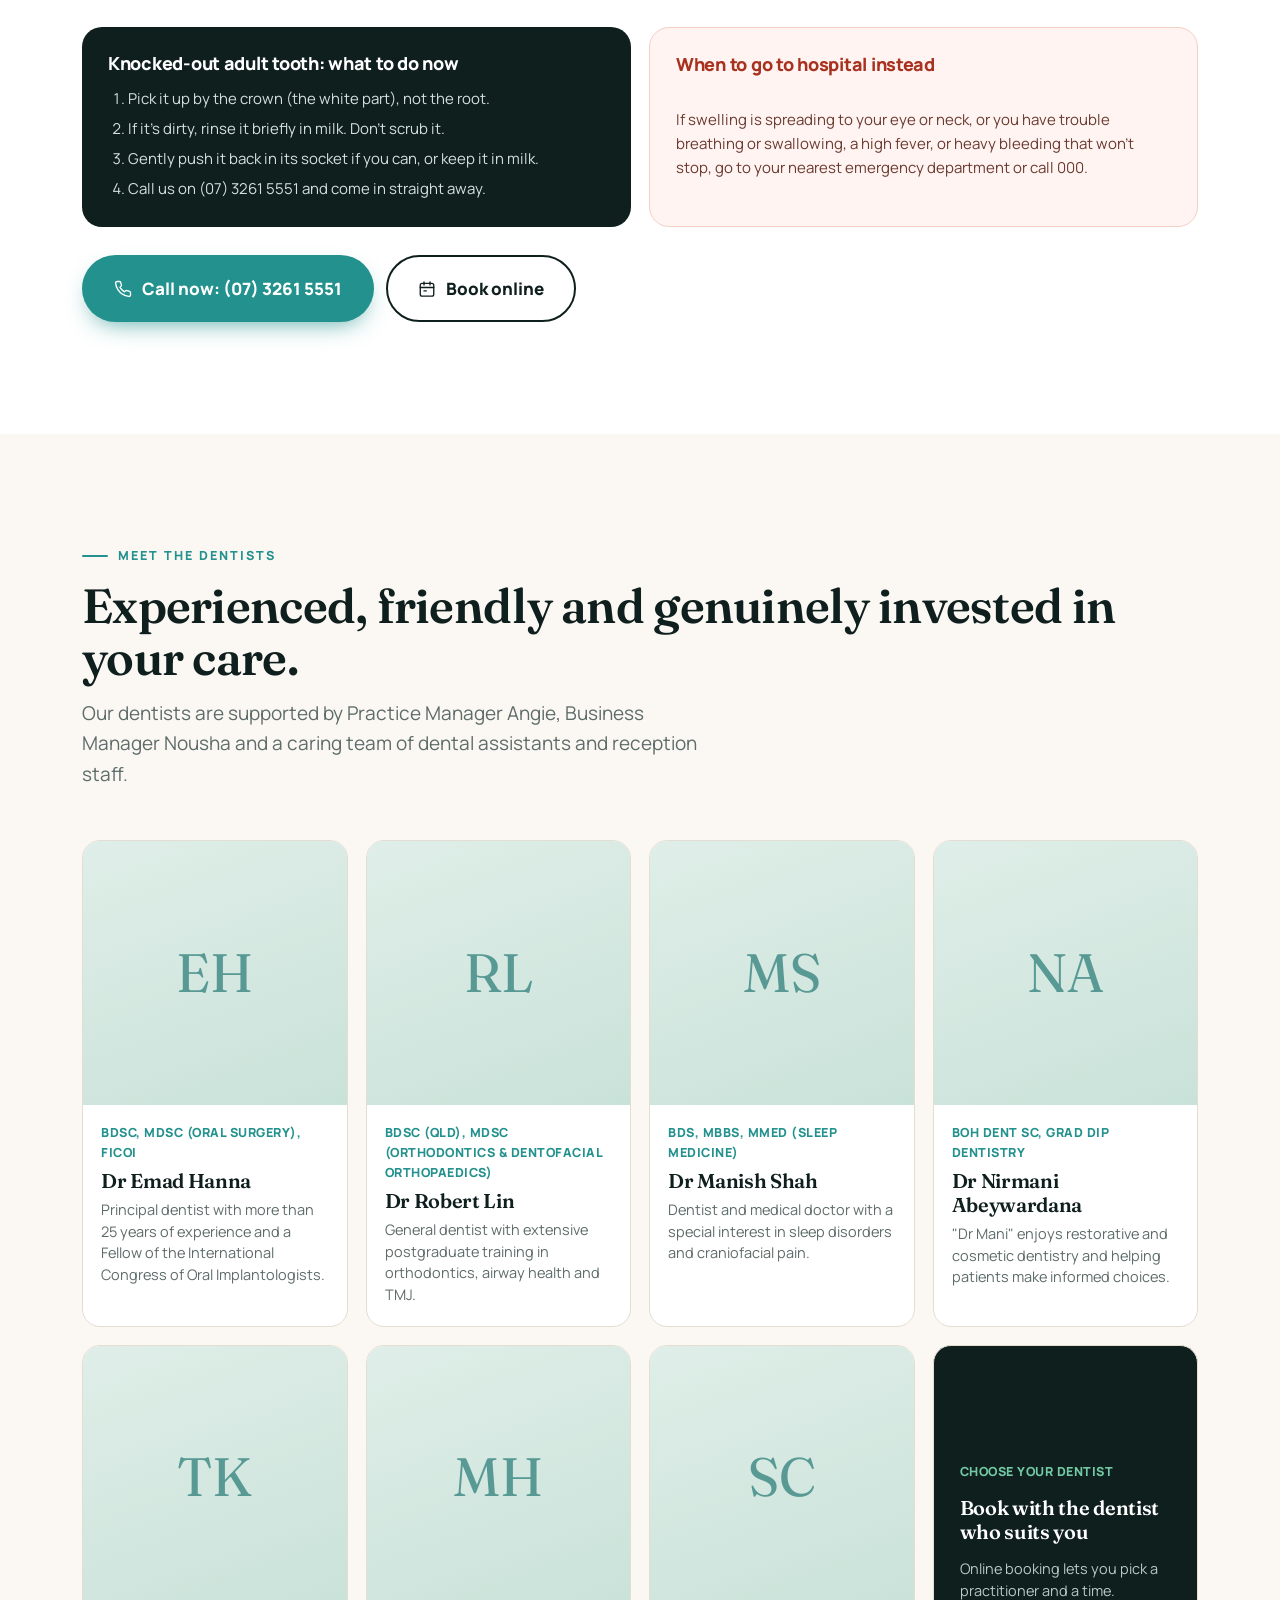
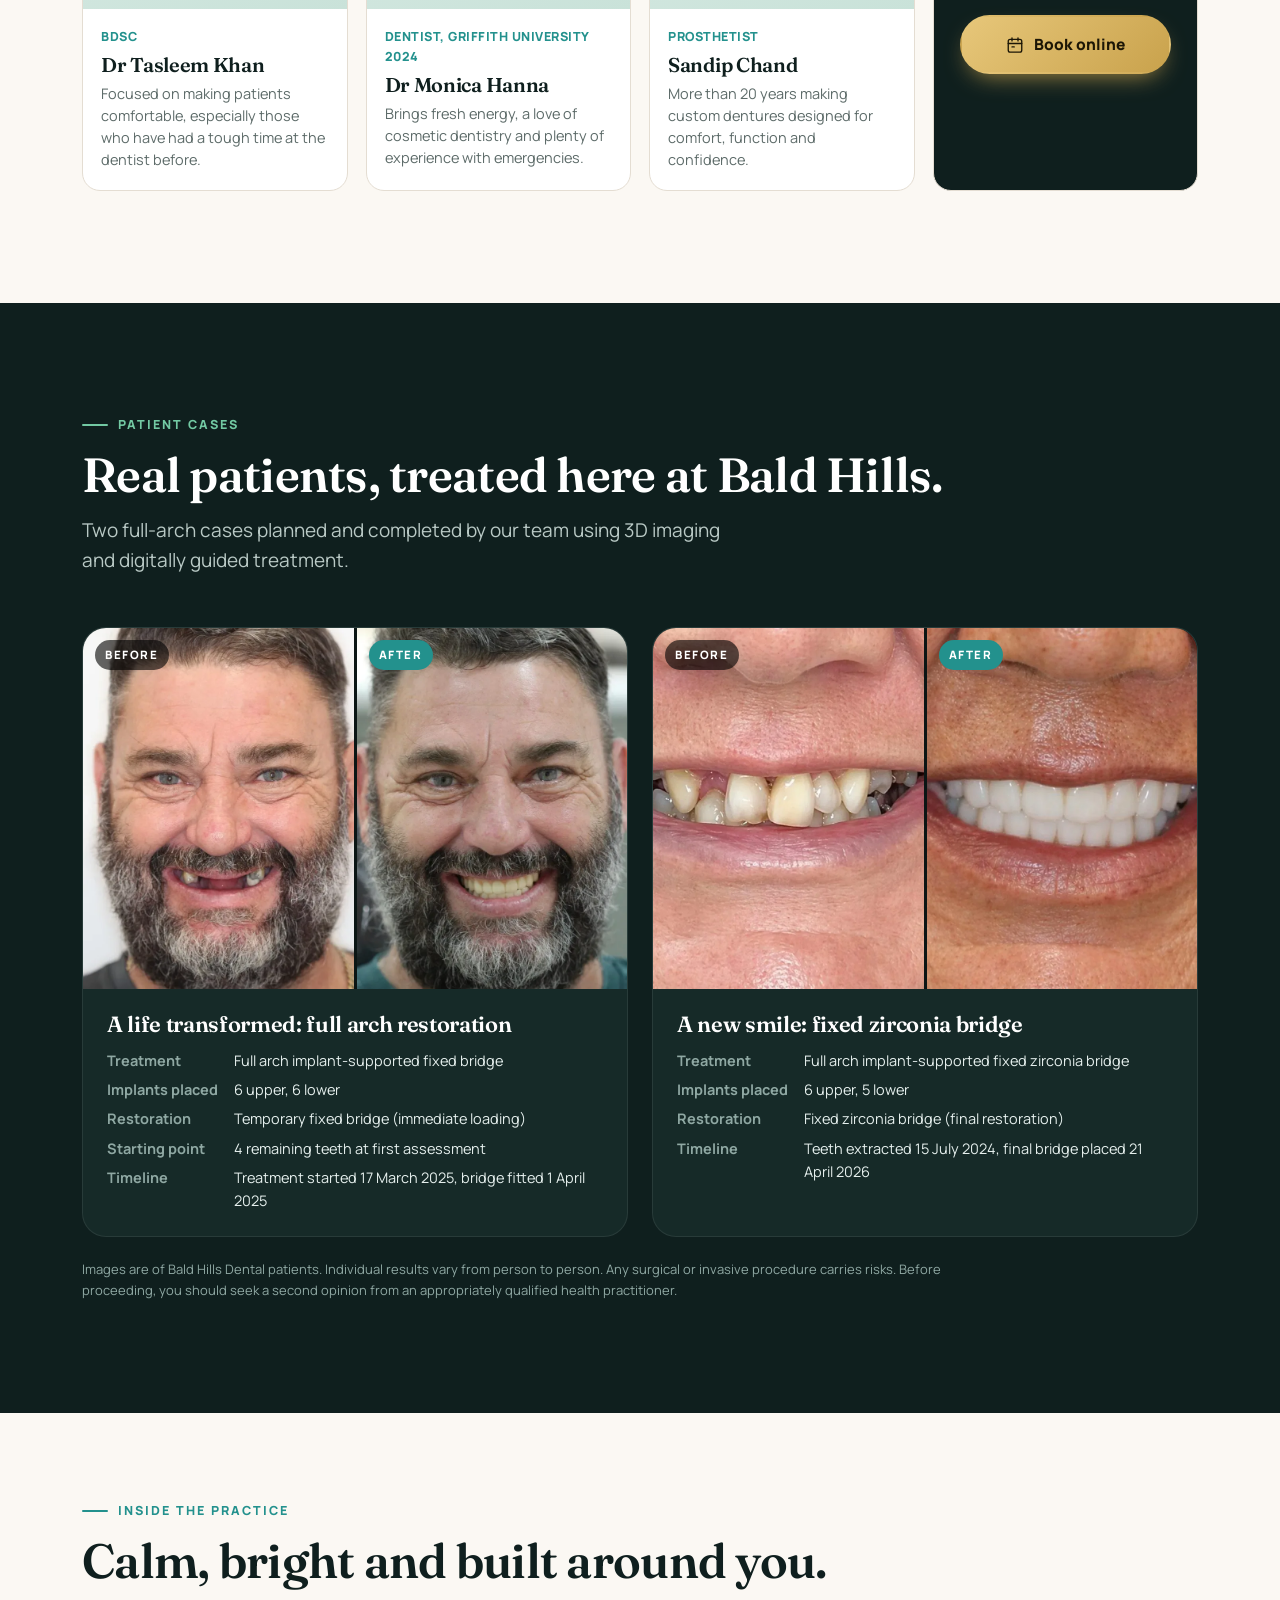
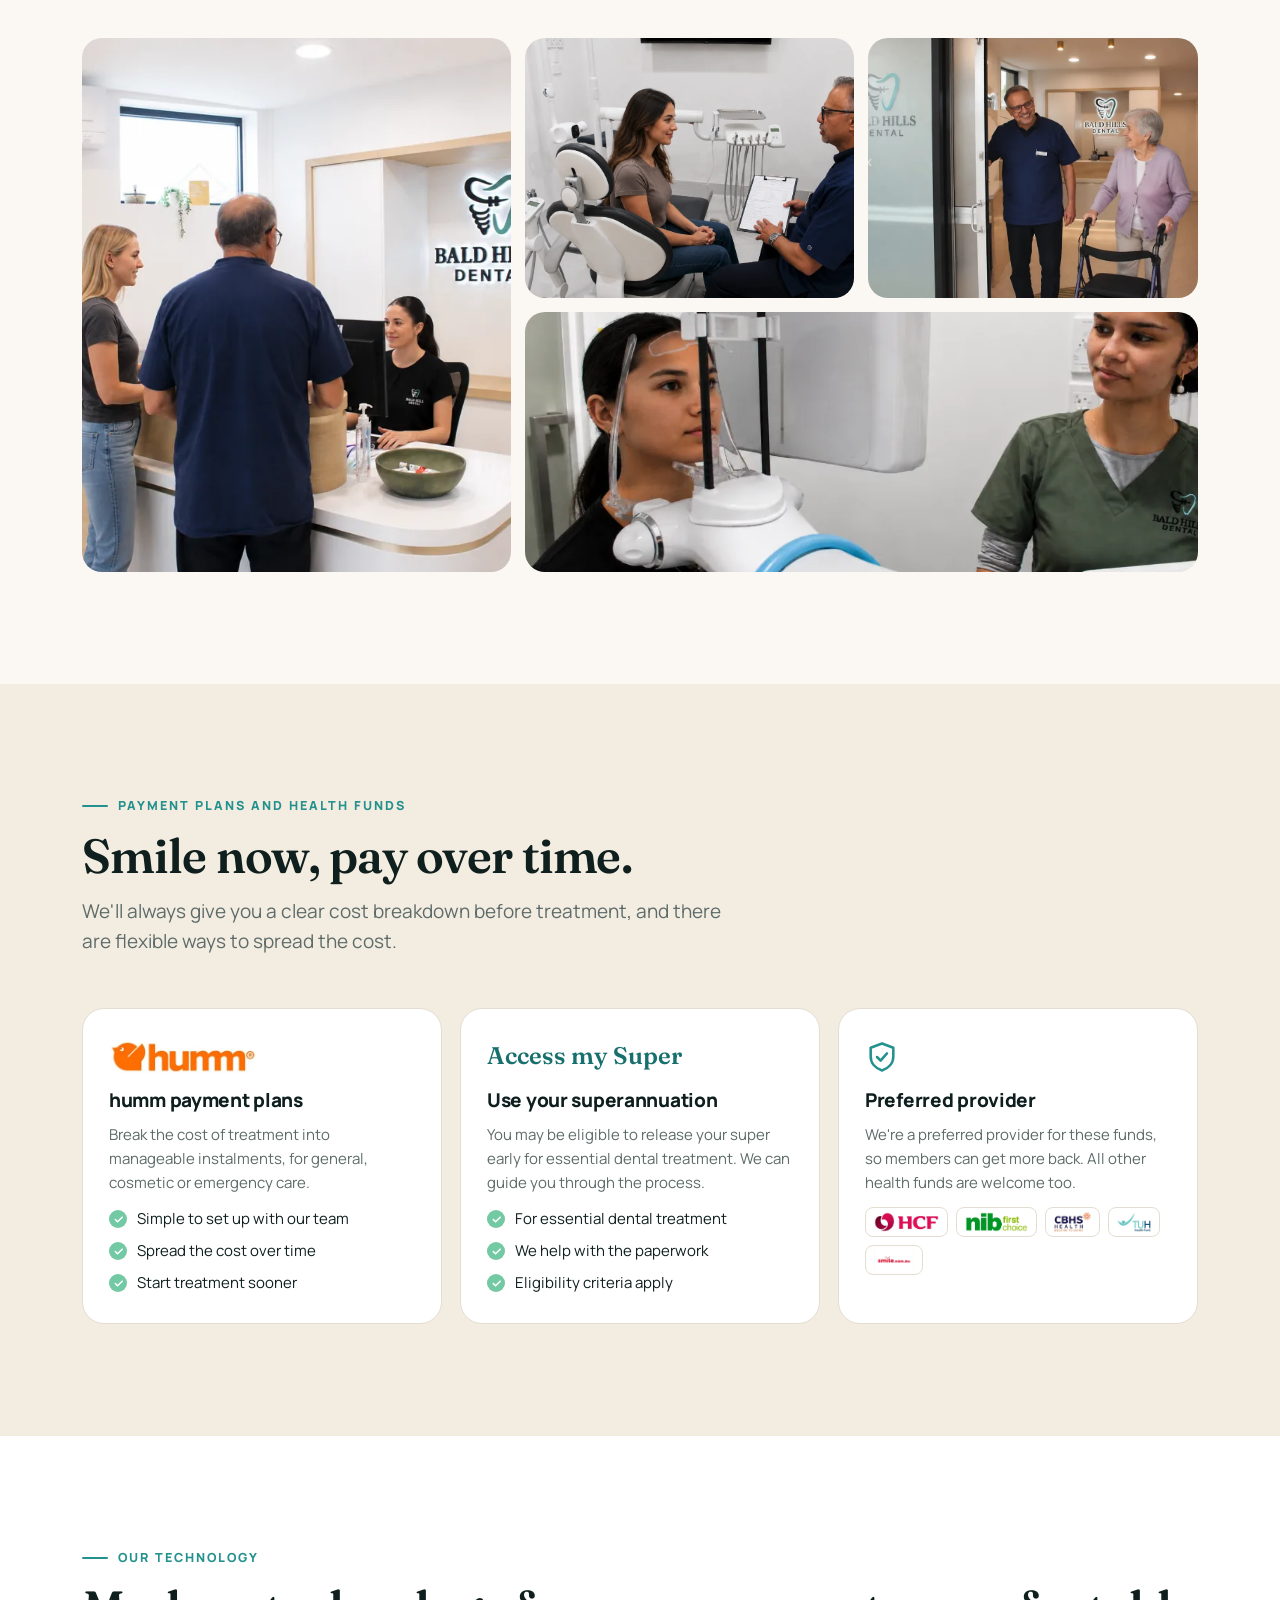
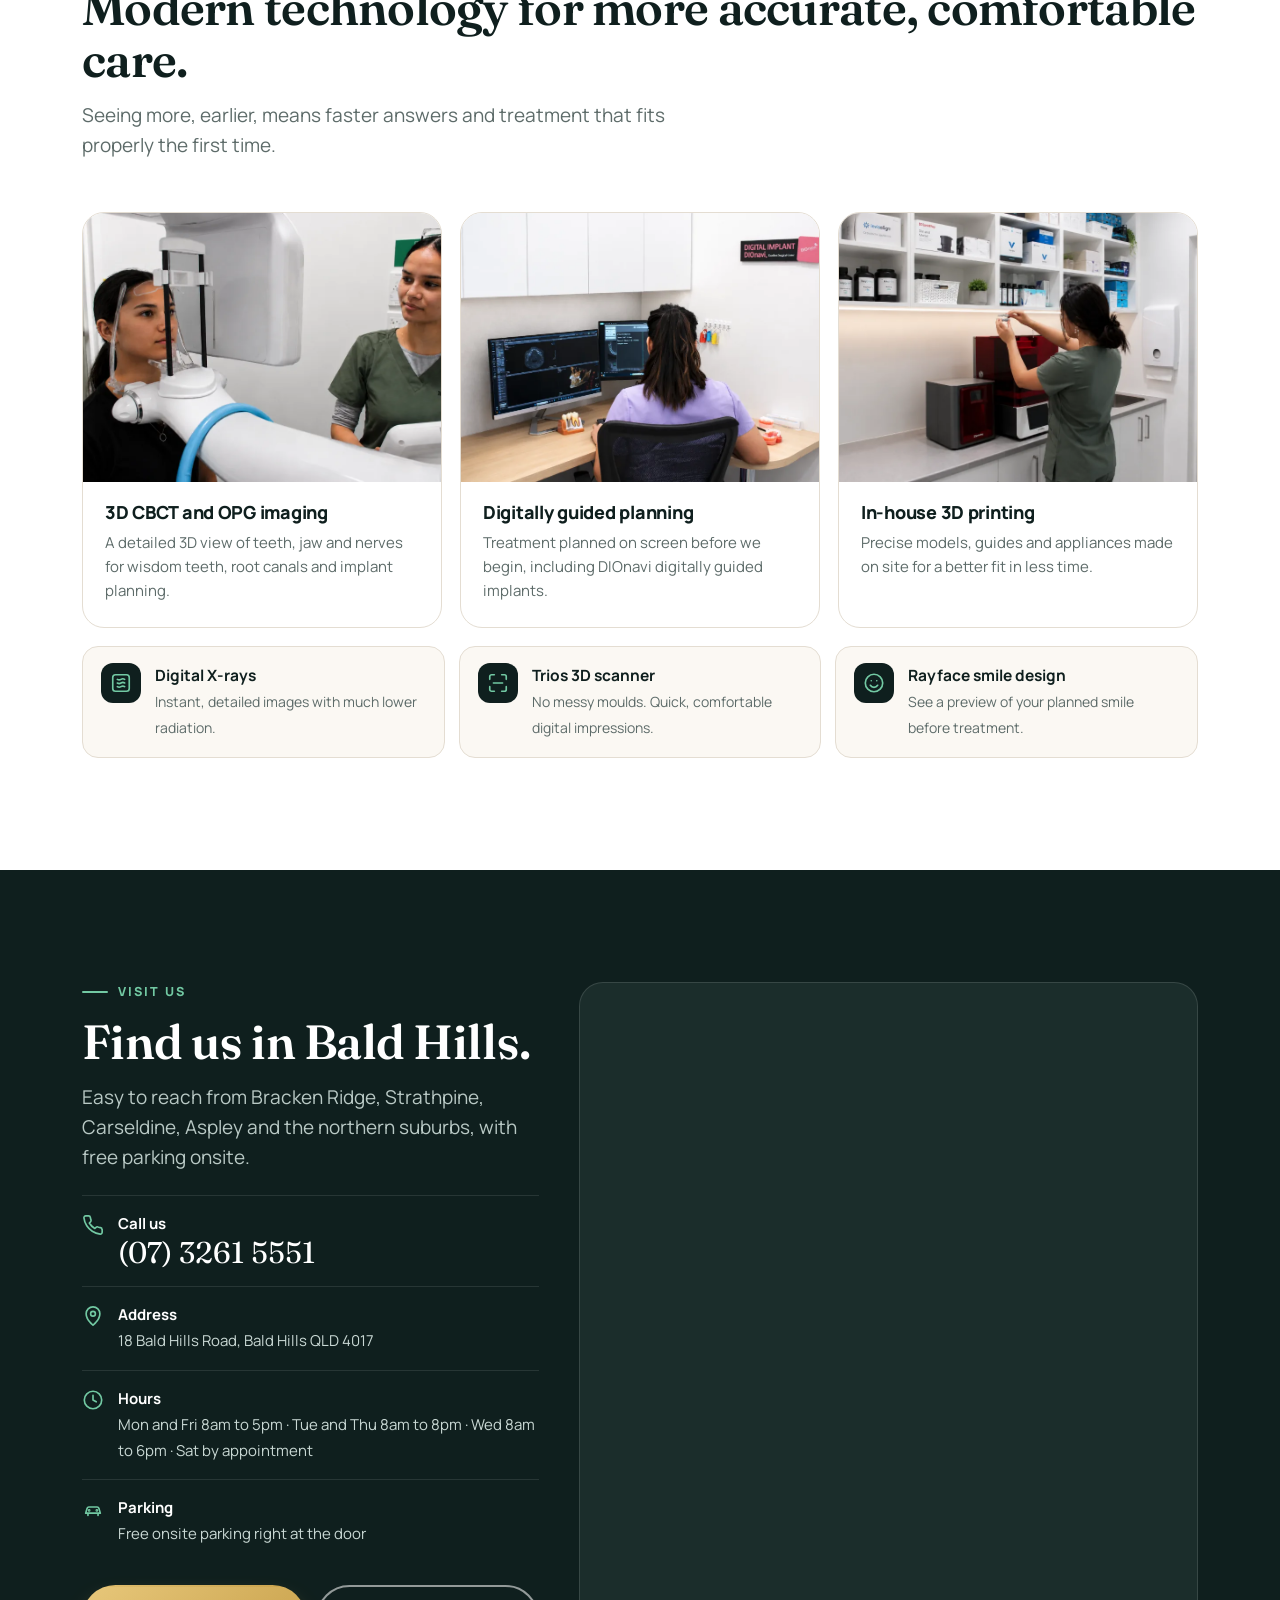
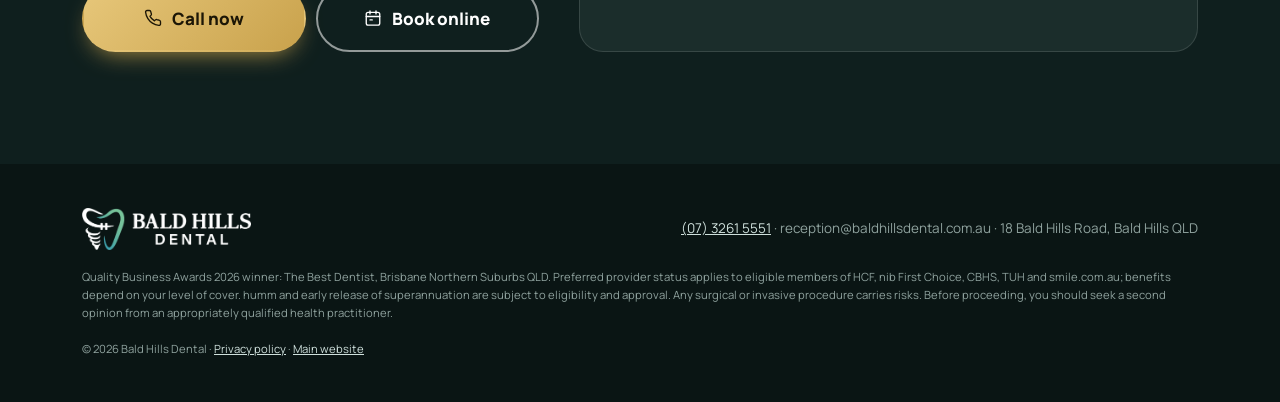
==== commit 45a822d0: "Add files via upload" ====
--- a/emergency-dentist/index.html
+++ b/emergency-dentist/index.html
@@ -49,7 +49,7 @@
   <div class="hero-bg"><img src="../assets/images/consult.webp" alt="" width="934" height="687" fetchpriority="high"></div>
   <div class="wrap">
     <div>
-      <span class="hero-award-pill"><img src="../assets/images/award-badge.webp" alt="" width="34" height="26">Quality Business Awards 2026 winner</span>
+      <span class="hero-award-pill">★ Quality Business Awards 2026 winner</span>
       <h1>Dental pain? <em>We're here</em> to help today.</h1>
       <p class="sub">Toothache, a broken tooth, swelling or a knocked-out tooth. Call now and our team will do everything we can to see you the same day.</p>
       <div class="hero-ctas"><a class="btn btn-gold btn-lg js-call " href="tel:0732615551" data-loc="hero"><svg viewBox="0 0 24 24" fill="none" stroke="currentColor" stroke-width="1.8" stroke-linecap="round" stroke-linejoin="round" aria-hidden="true"><path d="M22 16.9v3a2 2 0 0 1-2.2 2 19.8 19.8 0 0 1-8.6-3.1 19.5 19.5 0 0 1-6-6A19.8 19.8 0 0 1 2.1 4.2 2 2 0 0 1 4.1 2h3a2 2 0 0 1 2 1.7c.1.9.4 1.8.7 2.7a2 2 0 0 1-.5 2.1L8 9.8a16 16 0 0 0 6 6l1.3-1.3a2 2 0 0 1 2.1-.4c.9.3 1.8.6 2.7.7a2 2 0 0 1 1.7 2z"/></svg>Call now: (07) 3261 5551</a><a class="btn btn-ghost btn-lg js-book " href="https://www.ultimoht.net.au/webappointment/PatientDetails.aspx?DentalOfficeID=16752235" target="_blank" rel="noopener" data-loc="hero"><svg viewBox="0 0 24 24" fill="none" stroke="currentColor" stroke-width="1.8" stroke-linecap="round" stroke-linejoin="round" aria-hidden="true"><rect x="3" y="4.5" width="18" height="17" rx="2.5"/><path d="M16 2.5v4M8 2.5v4M3 10h18M8 14.5h3"/></svg>Book online</a></div>
@@ -60,10 +60,6 @@
       </div>
     </div>
     <div class="hero-side">
-      <div class="badge-card">
-        <img src="../assets/images/award-badge.webp" alt="Quality Business Awards 2026 Winner badge" width="500" height="383">
-        <div><div class="t1">The Best Dentist, Brisbane Northern Suburbs</div><div class="t2">Quality Business Awards 2026</div></div>
-      </div>
       <a class="review-card" data-reviews-link href="#" target="_blank" rel="noopener"><svg class="g" viewBox="0 0 48 48" aria-hidden="true"><path fill="#FFC107" d="M43.6 20.5H42V20H24v8h11.3C33.7 32.7 29.2 36 24 36c-6.6 0-12-5.4-12-12s5.4-12 12-12c3.1 0 5.8 1.2 7.9 3.1l5.7-5.7C34 6.1 29.3 4 24 4 12.9 4 4 12.9 4 24s8.9 20 20 20 20-8.9 20-20c0-1.3-.1-2.4-.4-3.5z"/><path fill="#FF3D00" d="M6.3 14.7l6.6 4.8C14.7 15.1 19 12 24 12c3.1 0 5.8 1.2 7.9 3.1l5.7-5.7C34 6.1 29.3 4 24 4 16.3 4 9.7 8.3 6.3 14.7z"/><path fill="#4CAF50" d="M24 44c5.2 0 9.9-2 13.4-5.2l-6.2-5.2C29.2 35.1 26.7 36 24 36c-5.2 0-9.6-3.3-11.3-8l-6.5 5C9.5 39.6 16.2 44 24 44z"/><path fill="#1976D2" d="M43.6 20.5H42V20H24v8h11.3c-.8 2.2-2.2 4.2-4.1 5.6l6.2 5.2C37 39.2 44 34 44 24c0-1.3-.1-2.4-.4-3.5z"/></svg><div><strong><span class="stars" data-stars>★★★★★ </span><span data-reviews-title>Read our Google reviews</span></strong><span data-reviews-sub>See what local patients say</span></div></a>
     </div>
   </div>
